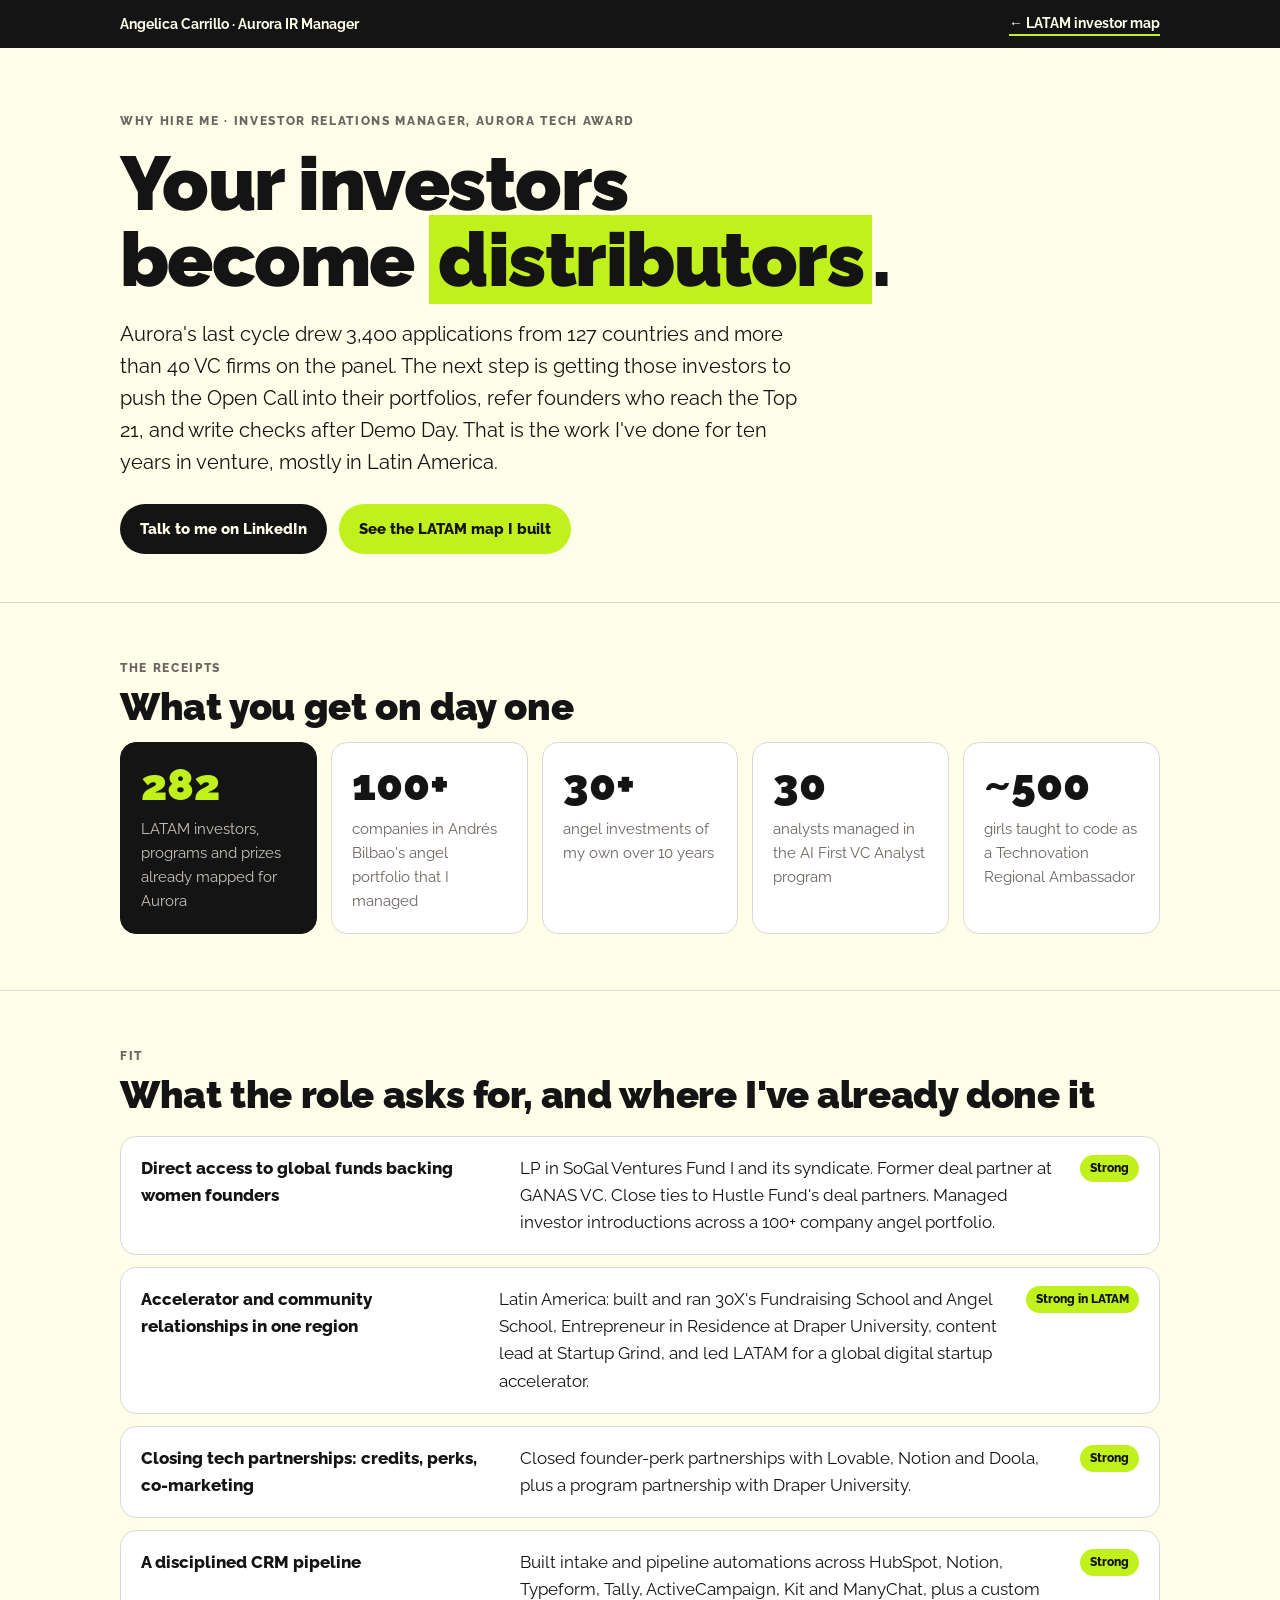
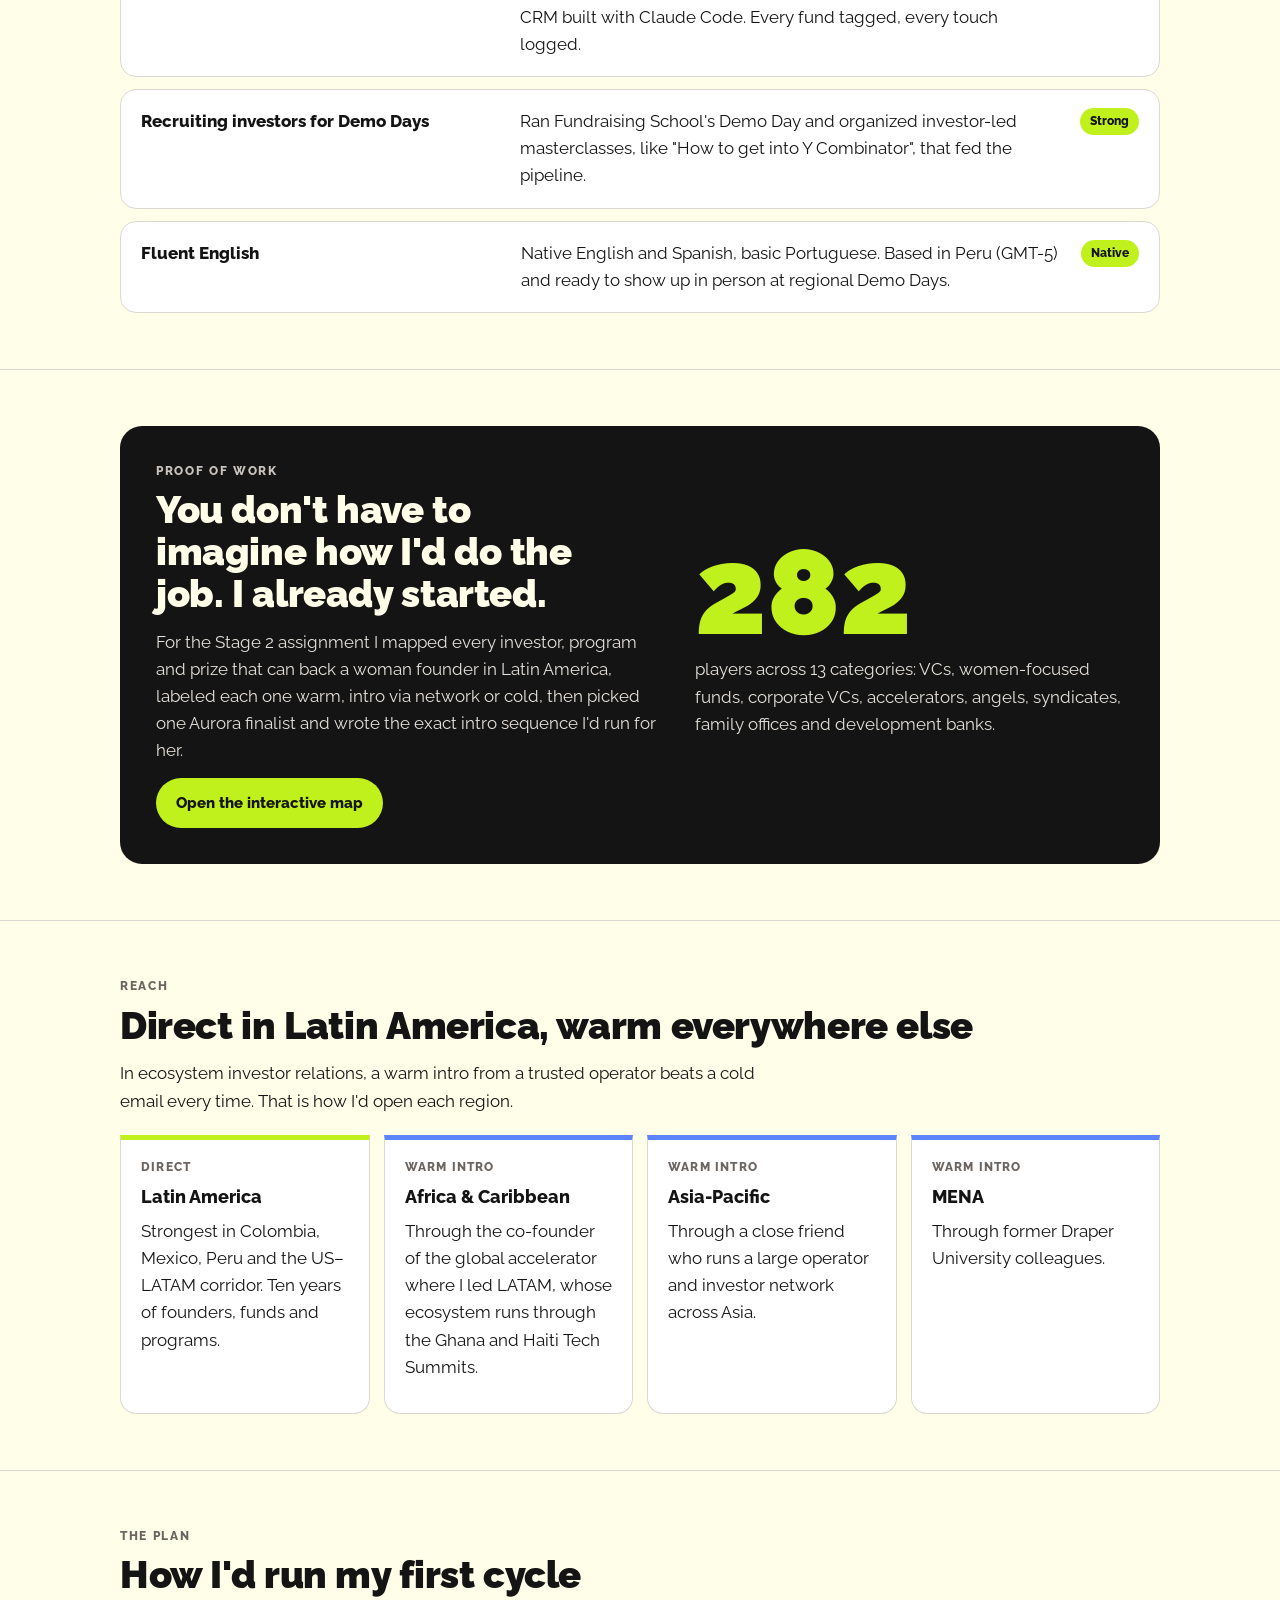
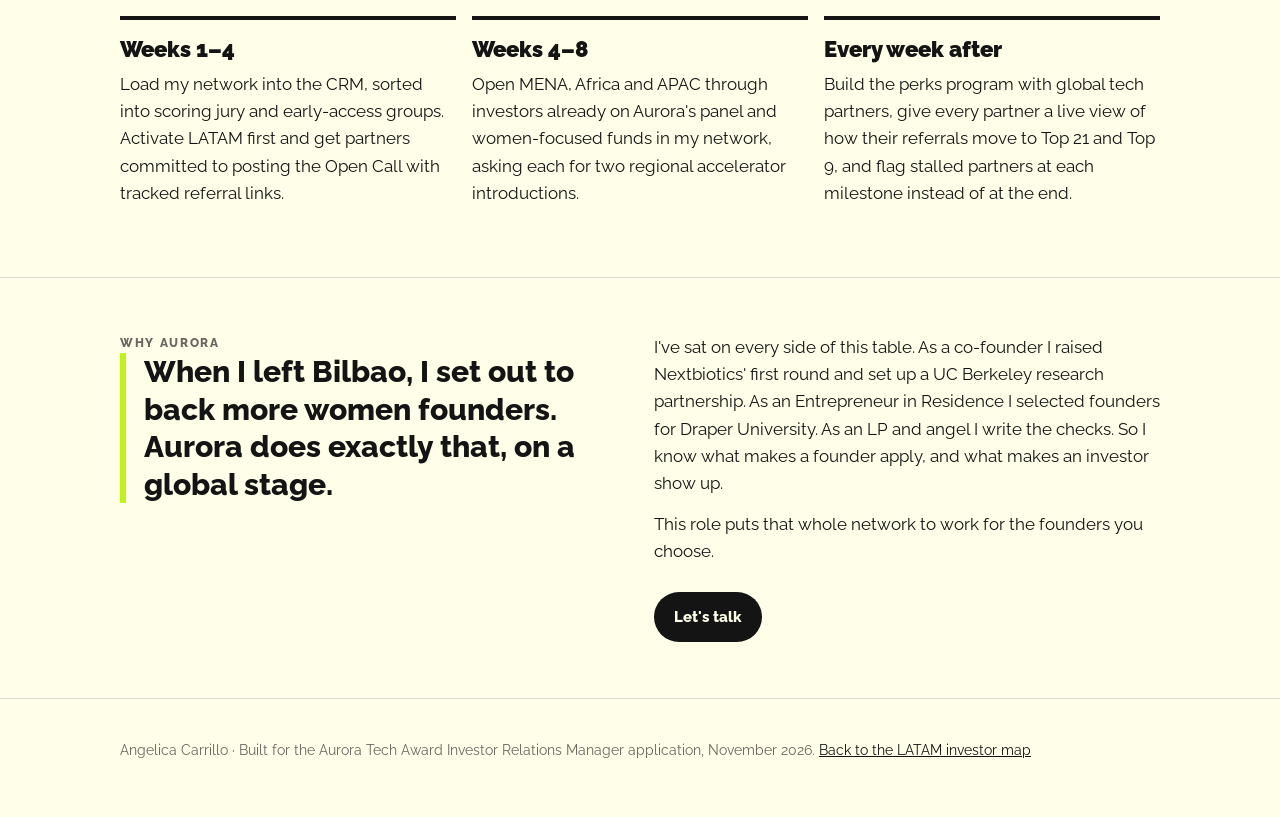
==== why-hire-me/index.html @ 38323420 "Aurora LATAM investor map + Why hire me page Co-Authored-By: Claude Opus 5.5 <noreply@anthropic.com>" ====
<!doctype html>
<html lang="en">
<head>
<meta charset="utf-8">
<meta name="viewport" content="width=device-width,initial-scale=1">
<meta name="robots" content="noindex">
<title>Why Hire Angelica</title>
<meta name="description" content="Why Angelica Carrillo is the Investor Relations Manager Aurora needs for its next cycle.">
<link rel="preconnect" href="https://fonts.googleapis.com">
<link href="https://fonts.googleapis.com/css2?family=Raleway:wght@400;500;600;700;800;900&display=swap" rel="stylesheet">
<style>
:root{
  --ink:#141414; --cream:#fffee9; --paper:#ffffff; --lime:#c1f11d; --blue:#5c84ff; --coral:#ff8e70;
  --muted:#6b6460; --line:#dbd8d3; --soft:#f5f5f0;
  color-scheme:light;
}
*{box-sizing:border-box}
html,body{margin:0}
body{background:var(--cream);color:var(--ink);font-family:"Raleway","Helvetica Neue",Arial,sans-serif;font-size:17px;line-height:1.6}
a{color:var(--ink)}
.wrap{max-width:1080px;margin:0 auto;padding:0 20px}
nav{background:var(--ink);color:var(--cream);font-size:14px;font-weight:700}
nav .wrap{display:flex;justify-content:space-between;align-items:center;gap:12px;padding-top:12px;padding-bottom:12px;flex-wrap:wrap}
nav a{color:var(--cream);text-decoration:none;border-bottom:2px solid var(--lime)}
.eyebrow{font-size:12px;font-weight:800;letter-spacing:.14em;text-transform:uppercase;color:var(--muted)}
h1{font-weight:900;font-size:clamp(38px,7vw,76px);line-height:1;margin:14px 0 20px;letter-spacing:-.02em;text-wrap:balance}
h1 .hl{background:var(--lime);padding:0 .12em}
h2{font-weight:900;font-size:clamp(26px,3.6vw,38px);line-height:1.1;margin:8px 0 14px;letter-spacing:-.01em;text-wrap:balance}
h3{font-size:18px;font-weight:800;margin:0 0 6px}
p{margin:0 0 14px;max-width:66ch}
.hero{padding:64px 0 48px;border-bottom:1px solid var(--line)}
.lede{font-size:20px;max-width:58ch}
.ctas{display:flex;gap:12px;flex-wrap:wrap;margin-top:26px}
.btn{display:inline-block;font-weight:800;font-size:15px;padding:13px 20px;border-radius:999px;background:var(--ink);color:var(--cream);text-decoration:none}
.btn.alt{background:var(--lime);color:var(--ink)}
section{padding:56px 0;border-bottom:1px solid var(--line)}
.stats{display:grid;grid-template-columns:repeat(auto-fit,minmax(180px,1fr));gap:14px;margin-top:8px}
.stat{background:var(--paper);border:1px solid var(--line);border-radius:16px;padding:20px}
.stat b{display:block;font-weight:900;font-size:44px;line-height:1;font-variant-numeric:tabular-nums}
.stat span{display:block;margin-top:10px;font-size:15px;color:var(--muted)}
.stat.ink{background:var(--ink);color:var(--cream);border-color:var(--ink)}
.stat.ink span{color:#c9c3bd}
.stat.ink b{color:var(--lime)}
.fit{display:grid;gap:12px;margin-top:20px}
.row{display:grid;grid-template-columns:minmax(0,1fr) minmax(0,1.5fr) auto;gap:18px;align-items:start;background:var(--paper);border:1px solid var(--line);border-radius:16px;padding:18px 20px}
.row .need{font-weight:800}
.pill{font-size:12px;font-weight:800;padding:4px 10px;border-radius:999px;white-space:nowrap;background:var(--lime)}
.pill.warm{background:#dfe7ff;color:#1d3aa6}
@media (max-width:720px){.row{grid-template-columns:1fr;gap:8px}.row .pill{justify-self:start}}
.regions{display:grid;grid-template-columns:repeat(auto-fit,minmax(220px,1fr));gap:14px;margin-top:20px}
.region{border-top:5px solid var(--ink);background:var(--paper);border-radius:0 0 16px 16px;padding:18px 20px;border-left:1px solid var(--line);border-right:1px solid var(--line);border-bottom:1px solid var(--line)}
.region.direct{border-top-color:var(--lime)}
.region.warm{border-top-color:var(--blue)}
.region small{display:block;font-size:12px;font-weight:800;letter-spacing:.1em;text-transform:uppercase;color:var(--muted);margin-bottom:6px}
.proof{display:grid;grid-template-columns:minmax(0,1.2fr) minmax(0,1fr);gap:24px;align-items:center;background:var(--ink);color:var(--cream);border-radius:22px;padding:36px}
.proof .eyebrow{color:#c9c3bd}
.proof b.big{display:block;font-weight:900;font-size:clamp(64px,10vw,120px);line-height:.9;color:var(--lime)}
@media (max-width:720px){.proof{grid-template-columns:1fr;padding:26px}}
.timeline{display:grid;grid-template-columns:repeat(auto-fit,minmax(240px,1fr));gap:16px;margin-top:20px}
.tl{border-top:4px solid var(--ink);padding-top:12px}
.tl b{display:block;font-weight:900;font-size:22px;margin-bottom:4px}
.why{display:grid;grid-template-columns:minmax(0,1fr) minmax(0,1fr);gap:28px}
@media (max-width:720px){.why{grid-template-columns:1fr}}
.quote{font-weight:800;font-size:clamp(22px,3vw,30px);line-height:1.25;border-left:6px solid var(--lime);padding-left:18px}
footer{padding:40px 0 56px;font-size:14px;color:var(--muted)}
.btn:focus-visible,a:focus-visible{outline:3px solid var(--blue);outline-offset:3px}
</style>
</head>
<body>

<nav><div class="wrap"><span>Angelica Carrillo · Aurora IR Manager</span><a href="../">← LATAM investor map</a></div></nav>

<header class="hero">
 <div class="wrap">
  <div class="eyebrow">Why hire me · Investor Relations Manager, Aurora Tech Award</div>
  <h1>Your investors become <span class="hl">distributors</span>.</h1>
  <p class="lede">Aurora's last cycle drew 3,400 applications from 127 countries and more than 40 VC firms on the panel. The next step is getting those investors to push the Open Call into their portfolios, refer founders who reach the Top 21, and write checks after Demo Day. That is the work I've done for ten years in venture, mostly in Latin America.</p>
  <div class="ctas">
   <a class="btn" href="https://www.linkedin.com/in/iangie" target="_blank" rel="noopener">Talk to me on LinkedIn</a>
   <a class="btn alt" href="../">See the LATAM map I built</a>
  </div>
 </div>
</header>

<section>
 <div class="wrap">
  <div class="eyebrow">The receipts</div>
  <h2>What you get on day one</h2>
  <div class="stats">
   <div class="stat ink"><b>282</b><span>LATAM investors, programs and prizes already mapped for Aurora</span></div>
   <div class="stat"><b>100+</b><span>companies in Andrés Bilbao's angel portfolio that I managed</span></div>
   <div class="stat"><b>30+</b><span>angel investments of my own over 10 years</span></div>
   <div class="stat"><b>30</b><span>analysts managed in the AI First VC Analyst program</span></div>
   <div class="stat"><b>~500</b><span>girls taught to code as a Technovation Regional Ambassador</span></div>
  </div>
 </div>
</section>

<section>
 <div class="wrap">
  <div class="eyebrow">Fit</div>
  <h2>What the role asks for, and where I've already done it</h2>
  <div class="fit">
   <div class="row"><div class="need">Direct access to global funds backing women founders</div><div>LP in SoGal Ventures Fund I and its syndicate. Former deal partner at GANAS VC. Close ties to Hustle Fund's deal partners. Managed investor introductions across a 100+ company angel portfolio.</div><span class="pill">Strong</span></div>
   <div class="row"><div class="need">Accelerator and community relationships in one region</div><div>Latin America: built and ran 30X's Fundraising School and Angel School, Entrepreneur in Residence at Draper University, content lead at Startup Grind, and led LATAM for a global digital startup accelerator.</div><span class="pill">Strong in LATAM</span></div>
   <div class="row"><div class="need">Closing tech partnerships: credits, perks, co-marketing</div><div>Closed founder-perk partnerships with Lovable, Notion and Doola, plus a program partnership with Draper University.</div><span class="pill">Strong</span></div>
   <div class="row"><div class="need">A disciplined CRM pipeline</div><div>Built intake and pipeline automations across HubSpot, Notion, Typeform, Tally, ActiveCampaign, Kit and ManyChat, plus a custom CRM built with Claude Code. Every fund tagged, every touch logged.</div><span class="pill">Strong</span></div>
   <div class="row"><div class="need">Recruiting investors for Demo Days</div><div>Ran Fundraising School's Demo Day and organized investor-led masterclasses, like "How to get into Y Combinator", that fed the pipeline.</div><span class="pill">Strong</span></div>
   <div class="row"><div class="need">Fluent English</div><div>Native English and Spanish, basic Portuguese. Based in Peru (GMT-5) and ready to show up in person at regional Demo Days.</div><span class="pill">Native</span></div>
  </div>
 </div>
</section>

<section>
 <div class="wrap">
  <div class="proof">
   <div>
    <div class="eyebrow">Proof of work</div>
    <h2 style="color:var(--cream)">You don't have to imagine how I'd do the job. I already started.</h2>
    <p style="color:#e6e1db">For the Stage 2 assignment I mapped every investor, program and prize that can back a woman founder in Latin America, labeled each one warm, intro via network or cold, then picked one Aurora finalist and wrote the exact intro sequence I'd run for her.</p>
    <a class="btn alt" href="../">Open the interactive map</a>
   </div>
   <div><b class="big">282</b><p style="color:#e6e1db;margin-top:10px">players across 13 categories: VCs, women-focused funds, corporate VCs, accelerators, angels, syndicates, family offices and development banks.</p></div>
  </div>
 </div>
</section>

<section>
 <div class="wrap">
  <div class="eyebrow">Reach</div>
  <h2>Direct in Latin America, warm everywhere else</h2>
  <p>In ecosystem investor relations, a warm intro from a trusted operator beats a cold email every time. That is how I'd open each region.</p>
  <div class="regions">
   <div class="region direct"><small>Direct</small><h3>Latin America</h3><p>Strongest in Colombia, Mexico, Peru and the US–LATAM corridor. Ten years of founders, funds and programs.</p></div>
   <div class="region warm"><small>Warm intro</small><h3>Africa &amp; Caribbean</h3><p>Through the co-founder of the global accelerator where I led LATAM, whose ecosystem runs through the Ghana and Haiti Tech Summits.</p></div>
   <div class="region warm"><small>Warm intro</small><h3>Asia-Pacific</h3><p>Through a close friend who runs a large operator and investor network across Asia.</p></div>
   <div class="region warm"><small>Warm intro</small><h3>MENA</h3><p>Through former Draper University colleagues.</p></div>
  </div>
 </div>
</section>

<section>
 <div class="wrap">
  <div class="eyebrow">The plan</div>
  <h2>How I'd run my first cycle</h2>
  <div class="timeline">
   <div class="tl"><b>Weeks 1–4</b><p>Load my network into the CRM, sorted into scoring jury and early-access groups. Activate LATAM first and get partners committed to posting the Open Call with tracked referral links.</p></div>
   <div class="tl"><b>Weeks 4–8</b><p>Open MENA, Africa and APAC through investors already on Aurora's panel and women-focused funds in my network, asking each for two regional accelerator introductions.</p></div>
   <div class="tl"><b>Every week after</b><p>Build the perks program with global tech partners, give every partner a live view of how their referrals move to Top 21 and Top 9, and flag stalled partners at each milestone instead of at the end.</p></div>
  </div>
 </div>
</section>

<section>
 <div class="wrap why">
  <div>
   <div class="eyebrow">Why Aurora</div>
   <p class="quote">When I left Bilbao, I set out to back more women founders. Aurora does exactly that, on a global stage.</p>
  </div>
  <div>
   <p>I've sat on every side of this table. As a co-founder I raised Nextbiotics' first round and set up a UC Berkeley research partnership. As an Entrepreneur in Residence I selected founders for Draper University. As an LP and angel I write the checks. So I know what makes a founder apply, and what makes an investor show up.</p>
   <p>This role puts that whole network to work for the founders you choose.</p>
   <div class="ctas"><a class="btn" href="https://www.linkedin.com/in/iangie" target="_blank" rel="noopener">Let's talk</a></div>
  </div>
 </div>
</section>

<footer>
 <div class="wrap">Angelica Carrillo · Built for the Aurora Tech Award Investor Relations Manager application, November 2026. <a href="../">Back to the LATAM investor map</a></div>
</footer>

</body>
</html>
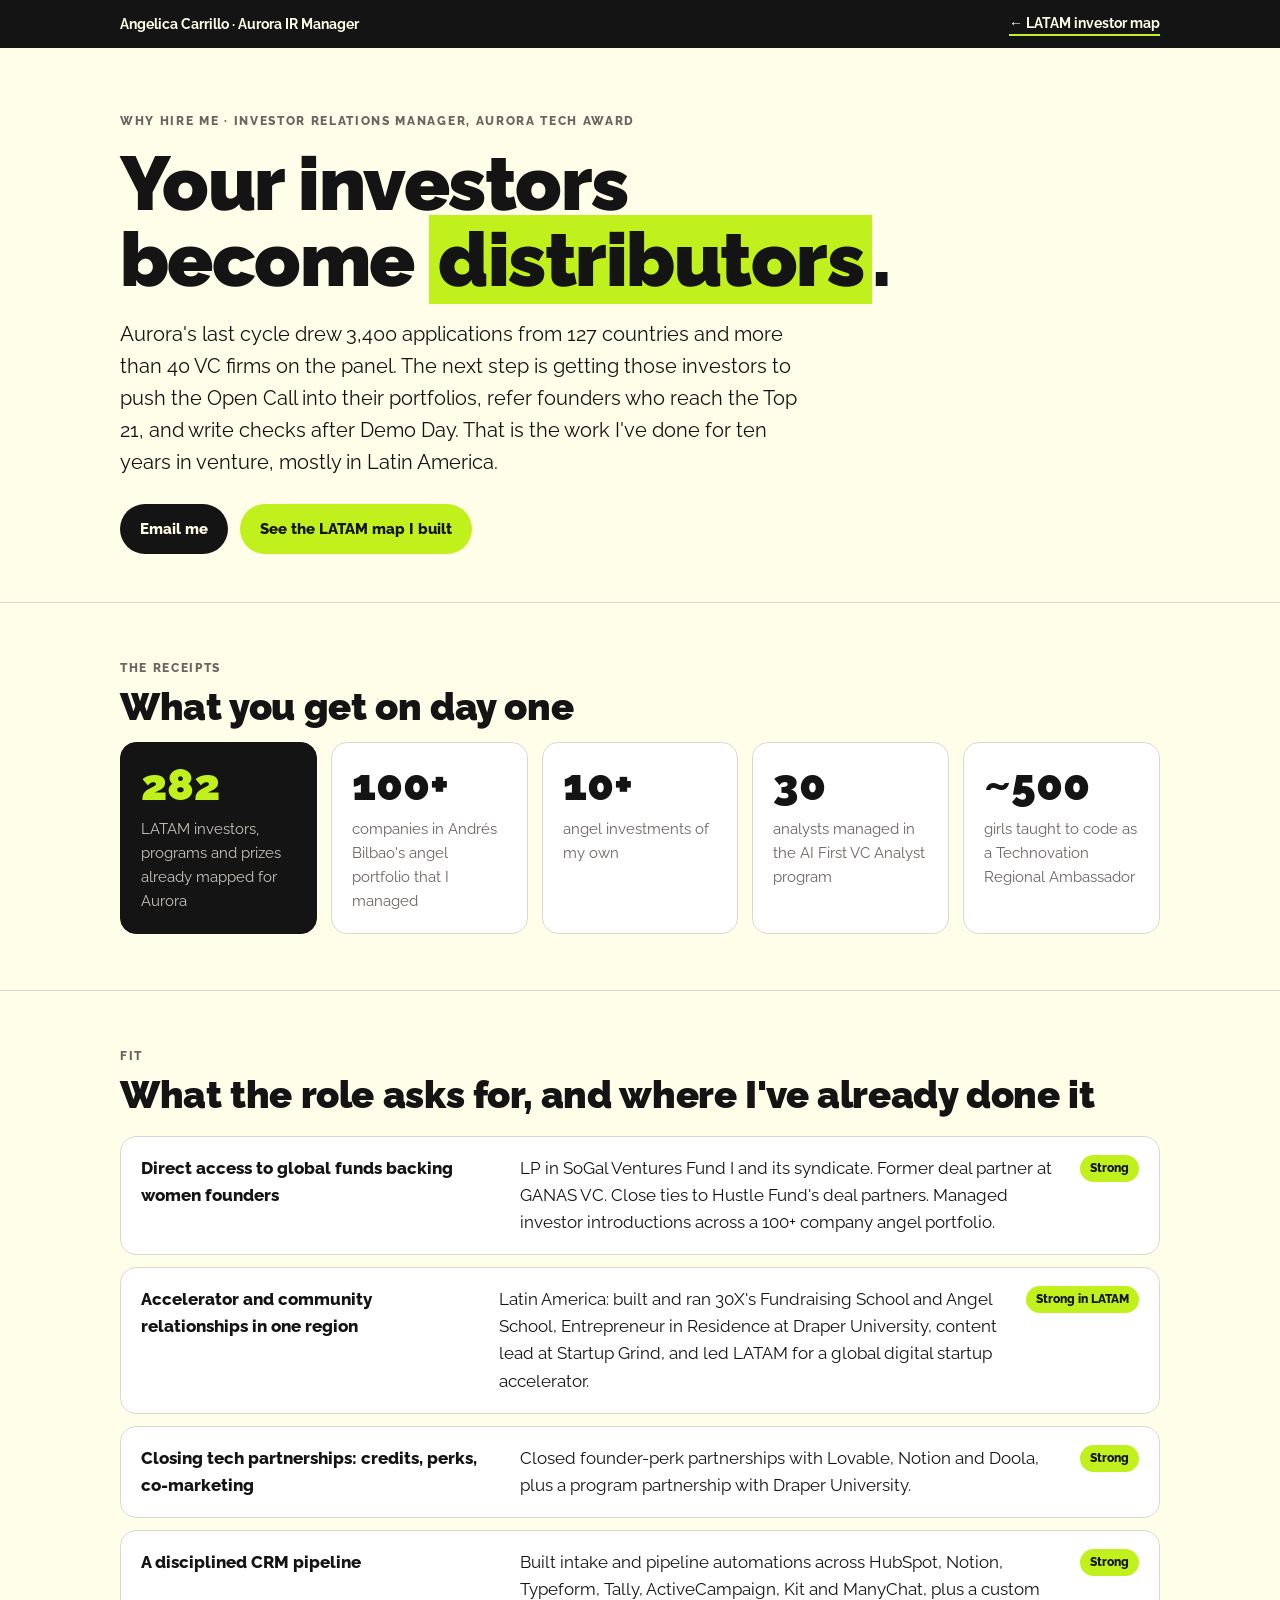
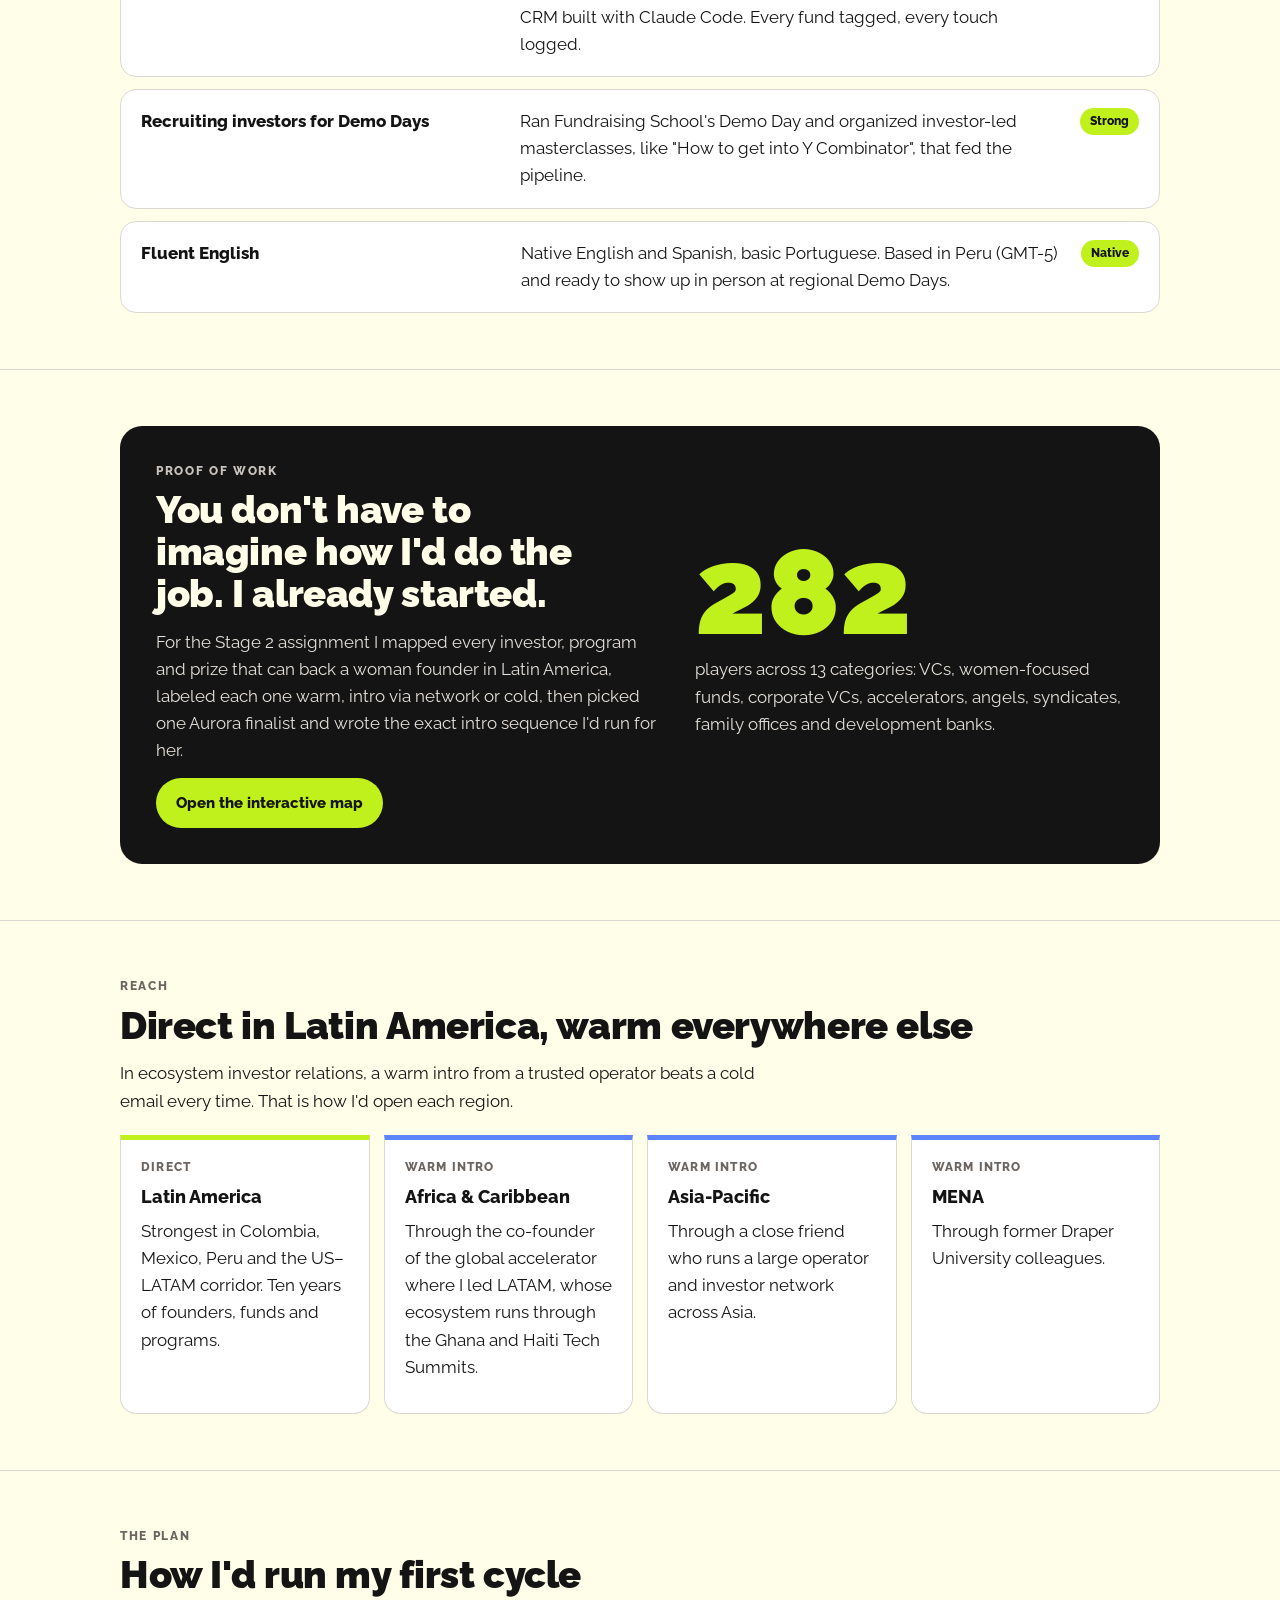
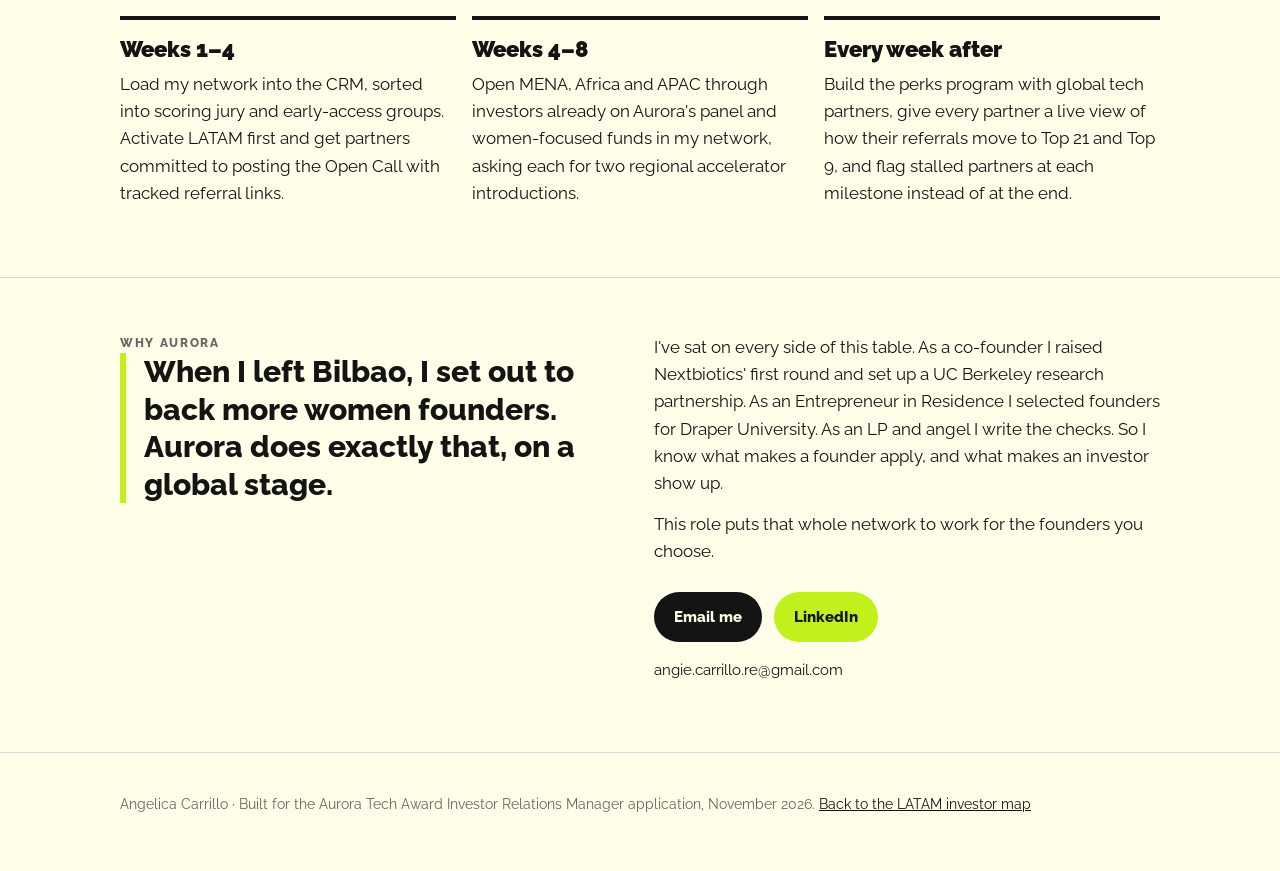
==== commit 3d196075: "Use 10+ angel investments; add email contact Co-Authored-By: Claude Opus 5.5 <noreply@anthropic.com>" ====
--- a/why-hire-me/index.html
+++ b/why-hire-me/index.html
@@ -76,7 +76,7 @@
   <h1>Your investors become <span class="hl">distributors</span>.</h1>
   <p class="lede">Aurora's last cycle drew 3,400 applications from 127 countries and more than 40 VC firms on the panel. The next step is getting those investors to push the Open Call into their portfolios, refer founders who reach the Top 21, and write checks after Demo Day. That is the work I've done for ten years in venture, mostly in Latin America.</p>
   <div class="ctas">
-   <a class="btn" href="https://www.linkedin.com/in/iangie" target="_blank" rel="noopener">Talk to me on LinkedIn</a>
+   <a class="btn" href="mailto:angie.carrillo.re@gmail.com">Email me</a>
    <a class="btn alt" href="../">See the LATAM map I built</a>
   </div>
  </div>
@@ -89,7 +89,7 @@
   <div class="stats">
    <div class="stat ink"><b>282</b><span>LATAM investors, programs and prizes already mapped for Aurora</span></div>
    <div class="stat"><b>100+</b><span>companies in Andrés Bilbao's angel portfolio that I managed</span></div>
-   <div class="stat"><b>30+</b><span>angel investments of my own over 10 years</span></div>
+   <div class="stat"><b>10+</b><span>angel investments of my own</span></div>
    <div class="stat"><b>30</b><span>analysts managed in the AI First VC Analyst program</span></div>
    <div class="stat"><b>~500</b><span>girls taught to code as a Technovation Regional Ambassador</span></div>
   </div>
@@ -160,7 +160,8 @@
   <div>
    <p>I've sat on every side of this table. As a co-founder I raised Nextbiotics' first round and set up a UC Berkeley research partnership. As an Entrepreneur in Residence I selected founders for Draper University. As an LP and angel I write the checks. So I know what makes a founder apply, and what makes an investor show up.</p>
    <p>This role puts that whole network to work for the founders you choose.</p>
-   <div class="ctas"><a class="btn" href="https://www.linkedin.com/in/iangie" target="_blank" rel="noopener">Let's talk</a></div>
+   <div class="ctas"><a class="btn" href="mailto:angie.carrillo.re@gmail.com">Email me</a><a class="btn alt" href="https://www.linkedin.com/in/iangie" target="_blank" rel="noopener">LinkedIn</a></div>
+   <p style="margin-top:16px;font-size:15px">angie.carrillo.re@gmail.com</p>
   </div>
  </div>
 </section>
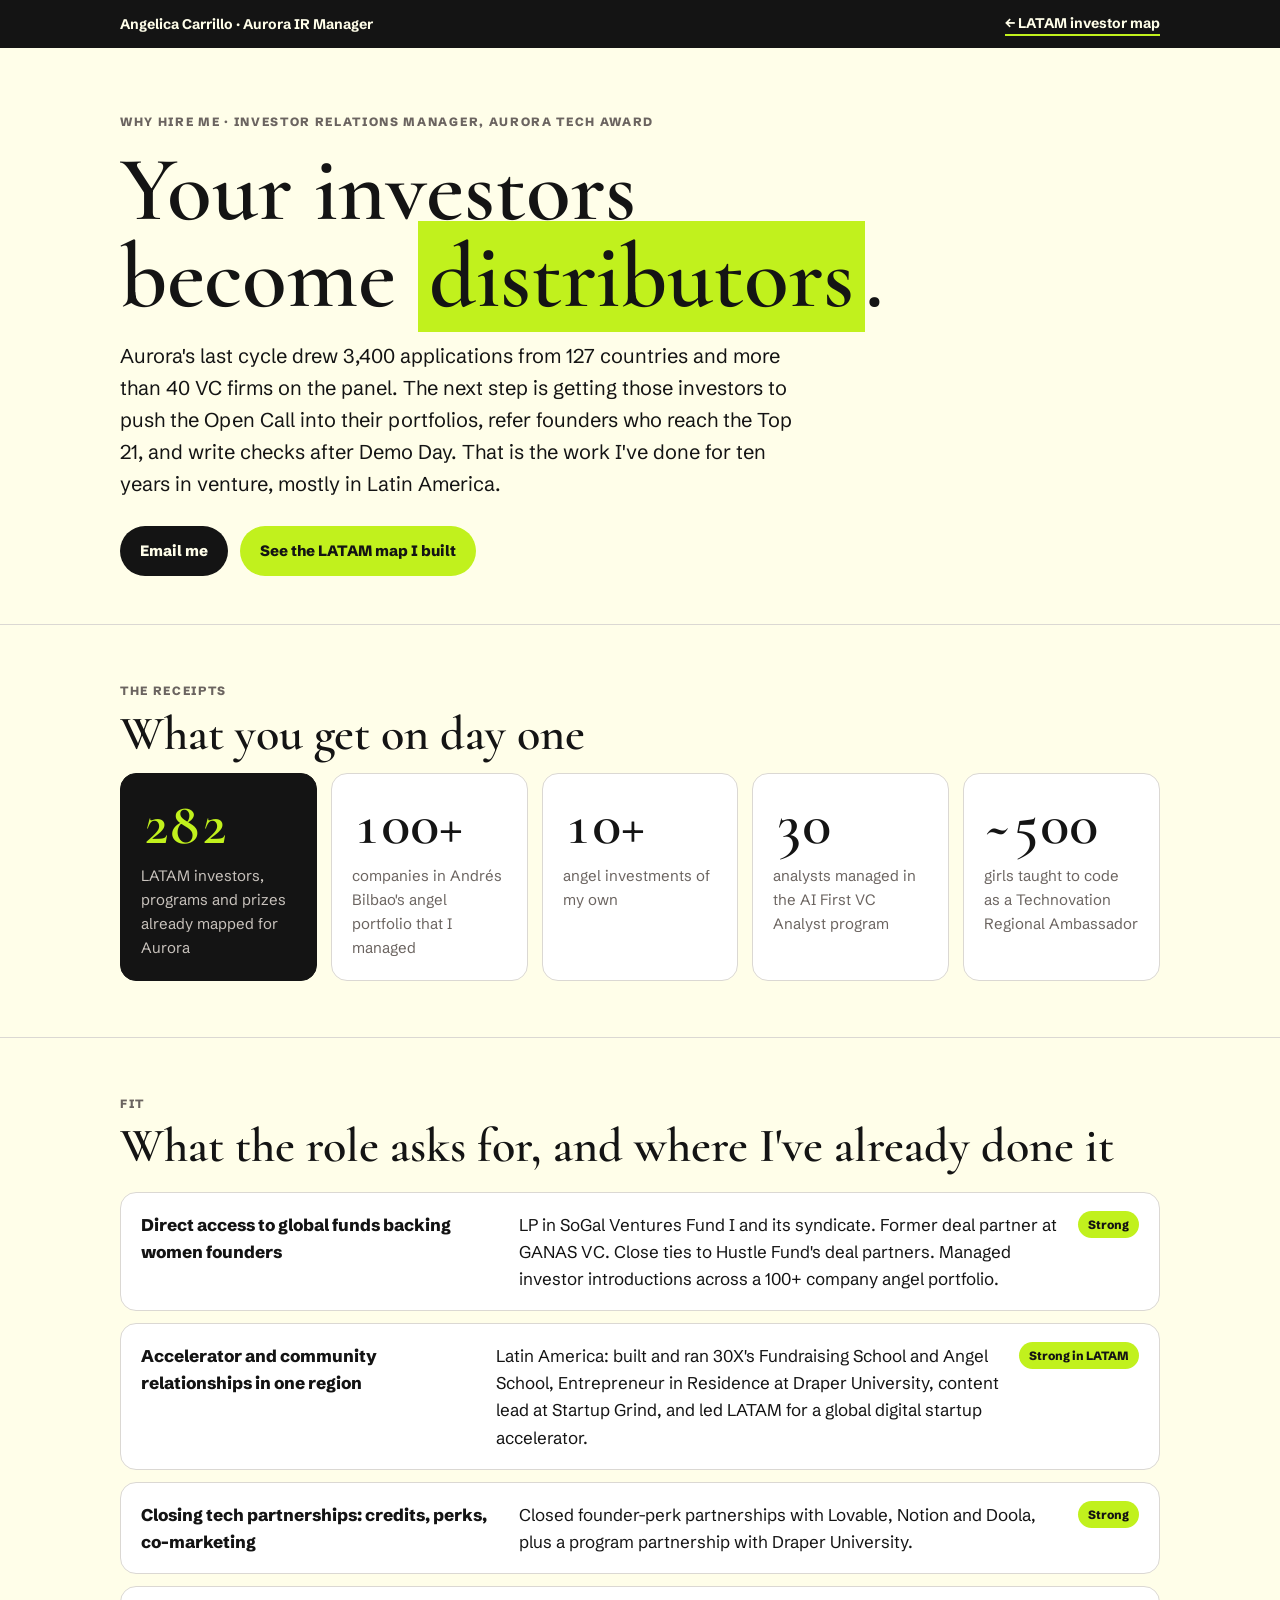
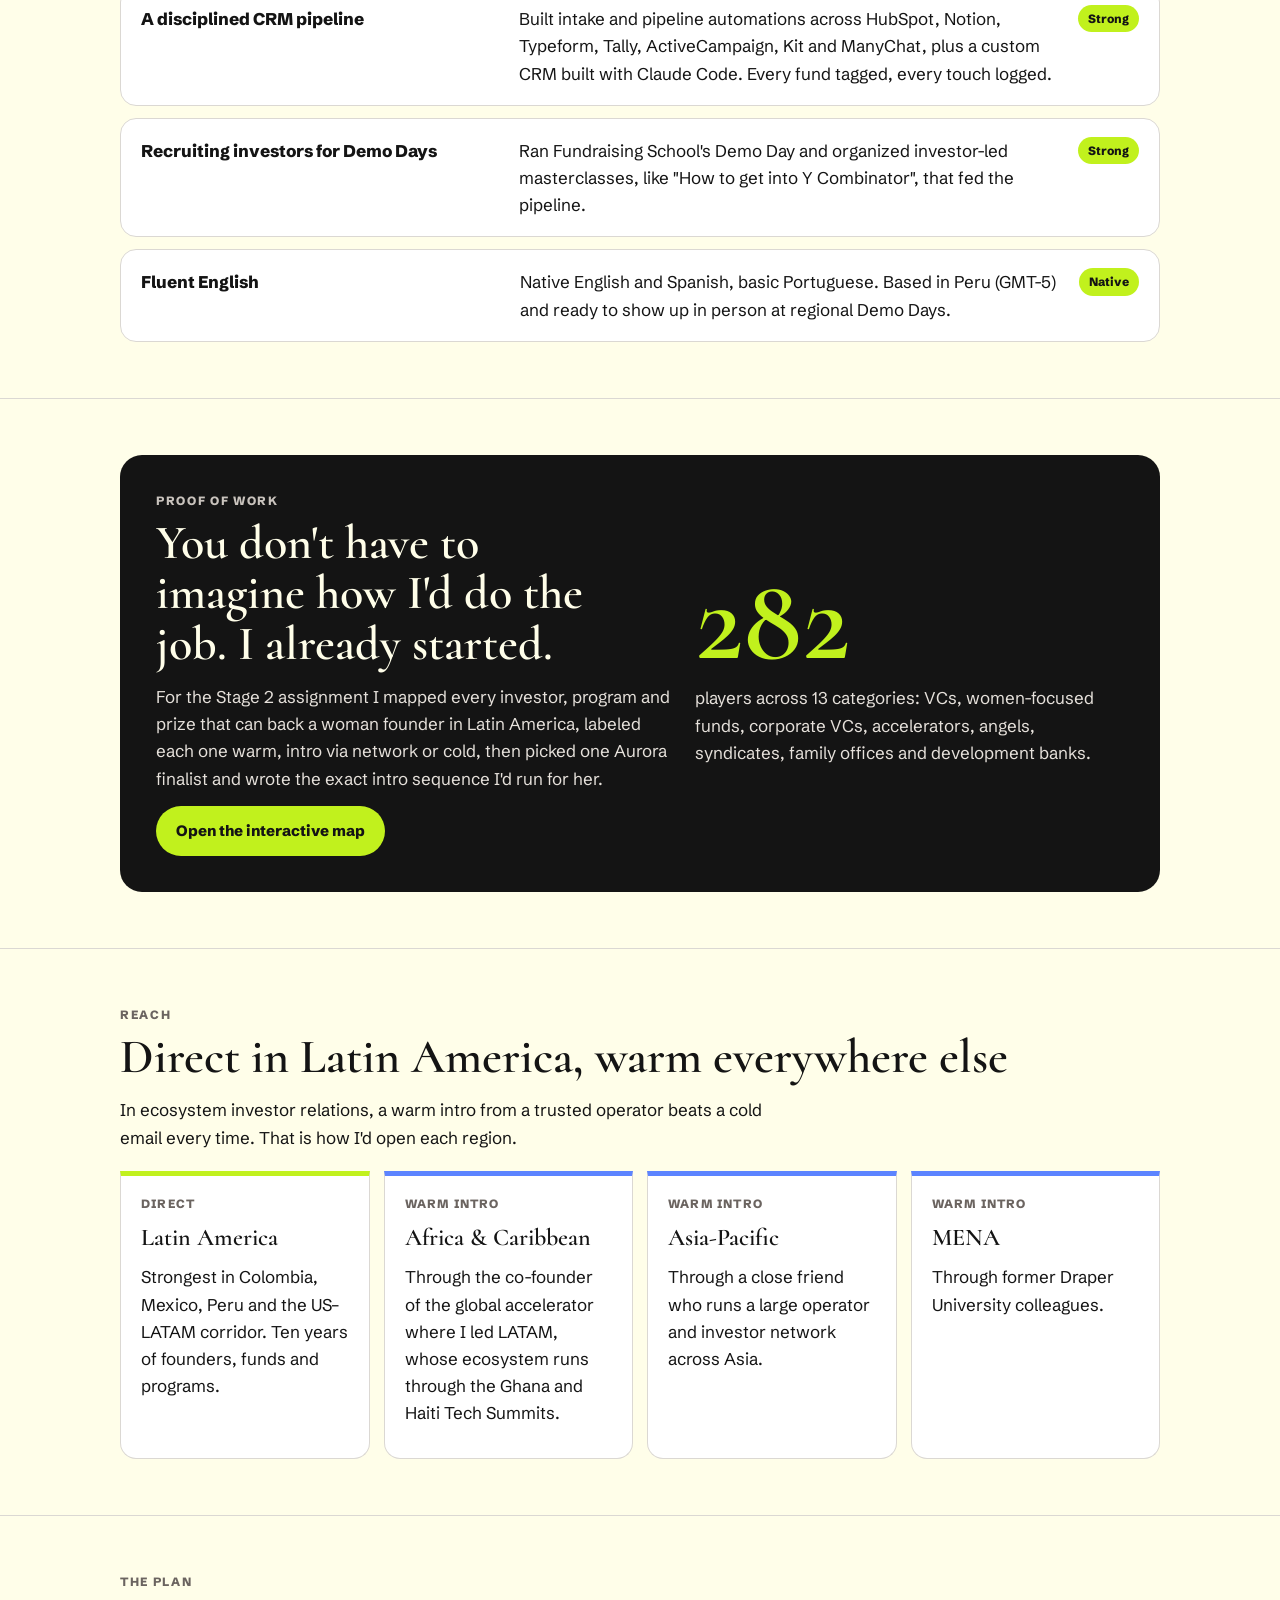
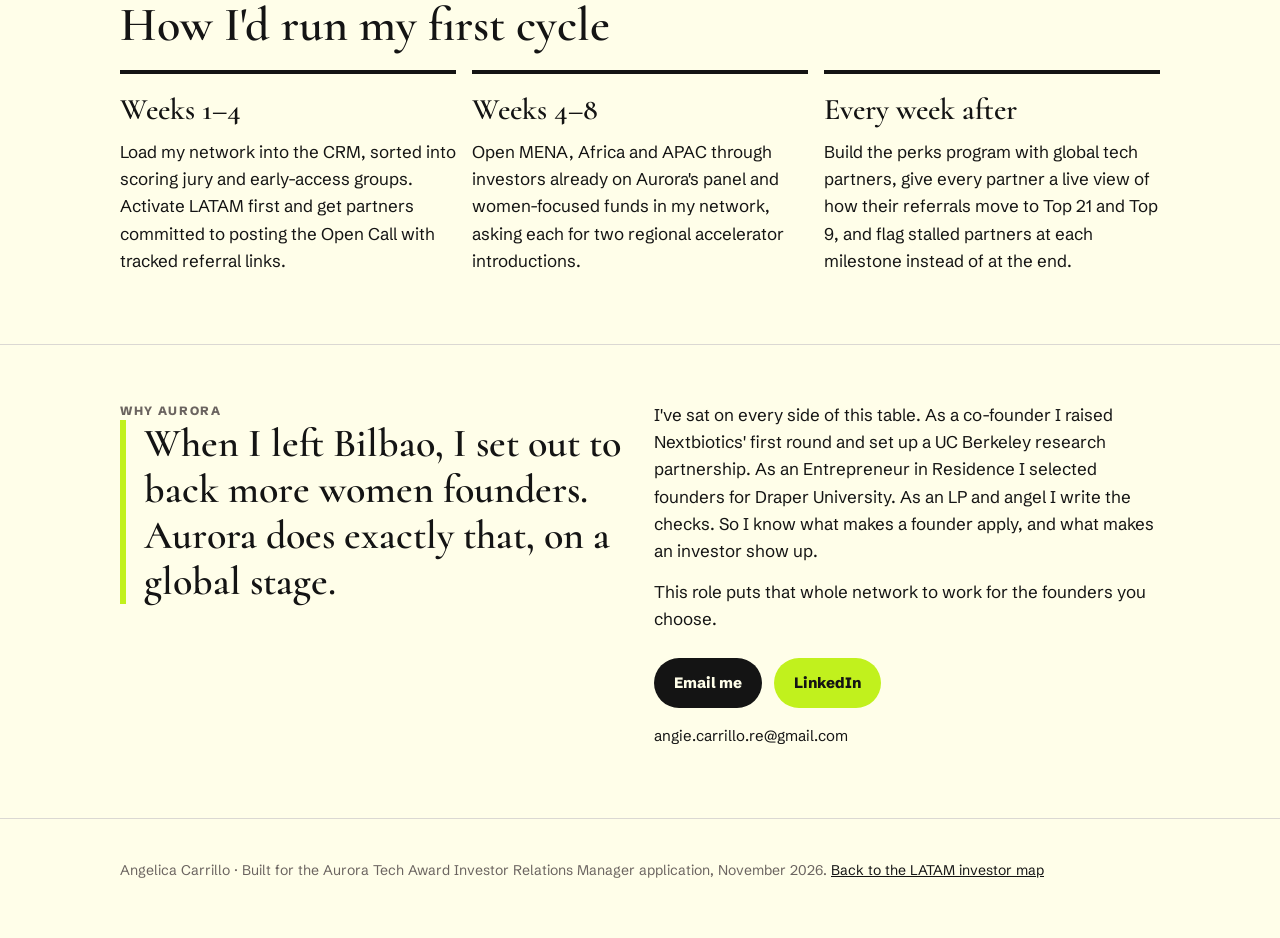
==== commit 12f546d0: "Match Aurora typography: Cormorant headings, Schibsted Grotesk body Co-Authored-By: Claude Opus 5.5 " ====
--- a/why-hire-me/index.html
+++ b/why-hire-me/index.html
@@ -7,26 +7,27 @@
 <title>Why Hire Angelica</title>
 <meta name="description" content="Why Angelica Carrillo is the Investor Relations Manager Aurora needs for its next cycle.">
 <link rel="preconnect" href="https://fonts.googleapis.com">
-<link href="https://fonts.googleapis.com/css2?family=Raleway:wght@400;500;600;700;800;900&display=swap" rel="stylesheet">
+<link href="https://fonts.googleapis.com/css2?family=Cormorant:wght@500;600;700&family=Schibsted+Grotesk:wght@400;500;600;700;800&display=swap" rel="stylesheet">
 <style>
 :root{
   --ink:#141414; --cream:#fffee9; --paper:#ffffff; --lime:#c1f11d; --blue:#5c84ff; --coral:#ff8e70;
   --muted:#6b6460; --line:#dbd8d3; --soft:#f5f5f0;
+  --display:"Cormorant","ZT Brososkon 90s","Times New Roman",serif; --body:"Schibsted Grotesk","Stratos","Helvetica Neue",Arial,sans-serif;
   color-scheme:light;
 }
 *{box-sizing:border-box}
 html,body{margin:0}
-body{background:var(--cream);color:var(--ink);font-family:"Raleway","Helvetica Neue",Arial,sans-serif;font-size:17px;line-height:1.6}
+body{background:var(--cream);color:var(--ink);font-family:var(--body);font-size:17px;line-height:1.6}
 a{color:var(--ink)}
 .wrap{max-width:1080px;margin:0 auto;padding:0 20px}
 nav{background:var(--ink);color:var(--cream);font-size:14px;font-weight:700}
 nav .wrap{display:flex;justify-content:space-between;align-items:center;gap:12px;padding-top:12px;padding-bottom:12px;flex-wrap:wrap}
 nav a{color:var(--cream);text-decoration:none;border-bottom:2px solid var(--lime)}
 .eyebrow{font-size:12px;font-weight:800;letter-spacing:.14em;text-transform:uppercase;color:var(--muted)}
-h1{font-weight:900;font-size:clamp(38px,7vw,76px);line-height:1;margin:14px 0 20px;letter-spacing:-.02em;text-wrap:balance}
+h1{font-family:var(--display);font-weight:600;font-size:clamp(46px,8vw,92px);line-height:.95;margin:14px 0 20px;text-wrap:balance}
 h1 .hl{background:var(--lime);padding:0 .12em}
-h2{font-weight:900;font-size:clamp(26px,3.6vw,38px);line-height:1.1;margin:8px 0 14px;letter-spacing:-.01em;text-wrap:balance}
-h3{font-size:18px;font-weight:800;margin:0 0 6px}
+h2{font-family:var(--display);font-weight:600;font-size:clamp(32px,4.4vw,48px);line-height:1.05;margin:8px 0 14px;text-wrap:balance}
+h3{font-family:var(--display);font-size:24px;font-weight:600;margin:0 0 6px}
 p{margin:0 0 14px;max-width:66ch}
 .hero{padding:64px 0 48px;border-bottom:1px solid var(--line)}
 .lede{font-size:20px;max-width:58ch}
@@ -36,7 +37,7 @@
 section{padding:56px 0;border-bottom:1px solid var(--line)}
 .stats{display:grid;grid-template-columns:repeat(auto-fit,minmax(180px,1fr));gap:14px;margin-top:8px}
 .stat{background:var(--paper);border:1px solid var(--line);border-radius:16px;padding:20px}
-.stat b{display:block;font-weight:900;font-size:44px;line-height:1;font-variant-numeric:tabular-nums}
+.stat b{display:block;font-family:var(--display);font-weight:600;font-size:60px;line-height:1;font-variant-numeric:tabular-nums}
 .stat span{display:block;margin-top:10px;font-size:15px;color:var(--muted)}
 .stat.ink{background:var(--ink);color:var(--cream);border-color:var(--ink)}
 .stat.ink span{color:#c9c3bd}
@@ -54,14 +55,14 @@
 .region small{display:block;font-size:12px;font-weight:800;letter-spacing:.1em;text-transform:uppercase;color:var(--muted);margin-bottom:6px}
 .proof{display:grid;grid-template-columns:minmax(0,1.2fr) minmax(0,1fr);gap:24px;align-items:center;background:var(--ink);color:var(--cream);border-radius:22px;padding:36px}
 .proof .eyebrow{color:#c9c3bd}
-.proof b.big{display:block;font-weight:900;font-size:clamp(64px,10vw,120px);line-height:.9;color:var(--lime)}
+.proof b.big{display:block;font-family:var(--display);font-weight:600;font-size:clamp(64px,10vw,120px);line-height:.9;color:var(--lime)}
 @media (max-width:720px){.proof{grid-template-columns:1fr;padding:26px}}
 .timeline{display:grid;grid-template-columns:repeat(auto-fit,minmax(240px,1fr));gap:16px;margin-top:20px}
 .tl{border-top:4px solid var(--ink);padding-top:12px}
-.tl b{display:block;font-weight:900;font-size:22px;margin-bottom:4px}
+.tl b{display:block;font-family:var(--display);font-weight:600;font-size:30px;margin-bottom:4px}
 .why{display:grid;grid-template-columns:minmax(0,1fr) minmax(0,1fr);gap:28px}
 @media (max-width:720px){.why{grid-template-columns:1fr}}
-.quote{font-weight:800;font-size:clamp(22px,3vw,30px);line-height:1.25;border-left:6px solid var(--lime);padding-left:18px}
+.quote{font-family:var(--display);font-weight:600;font-size:clamp(28px,3.8vw,40px);line-height:1.15;border-left:6px solid var(--lime);padding-left:18px}
 footer{padding:40px 0 56px;font-size:14px;color:var(--muted)}
 .btn:focus-visible,a:focus-visible{outline:3px solid var(--blue);outline-offset:3px}
 </style>
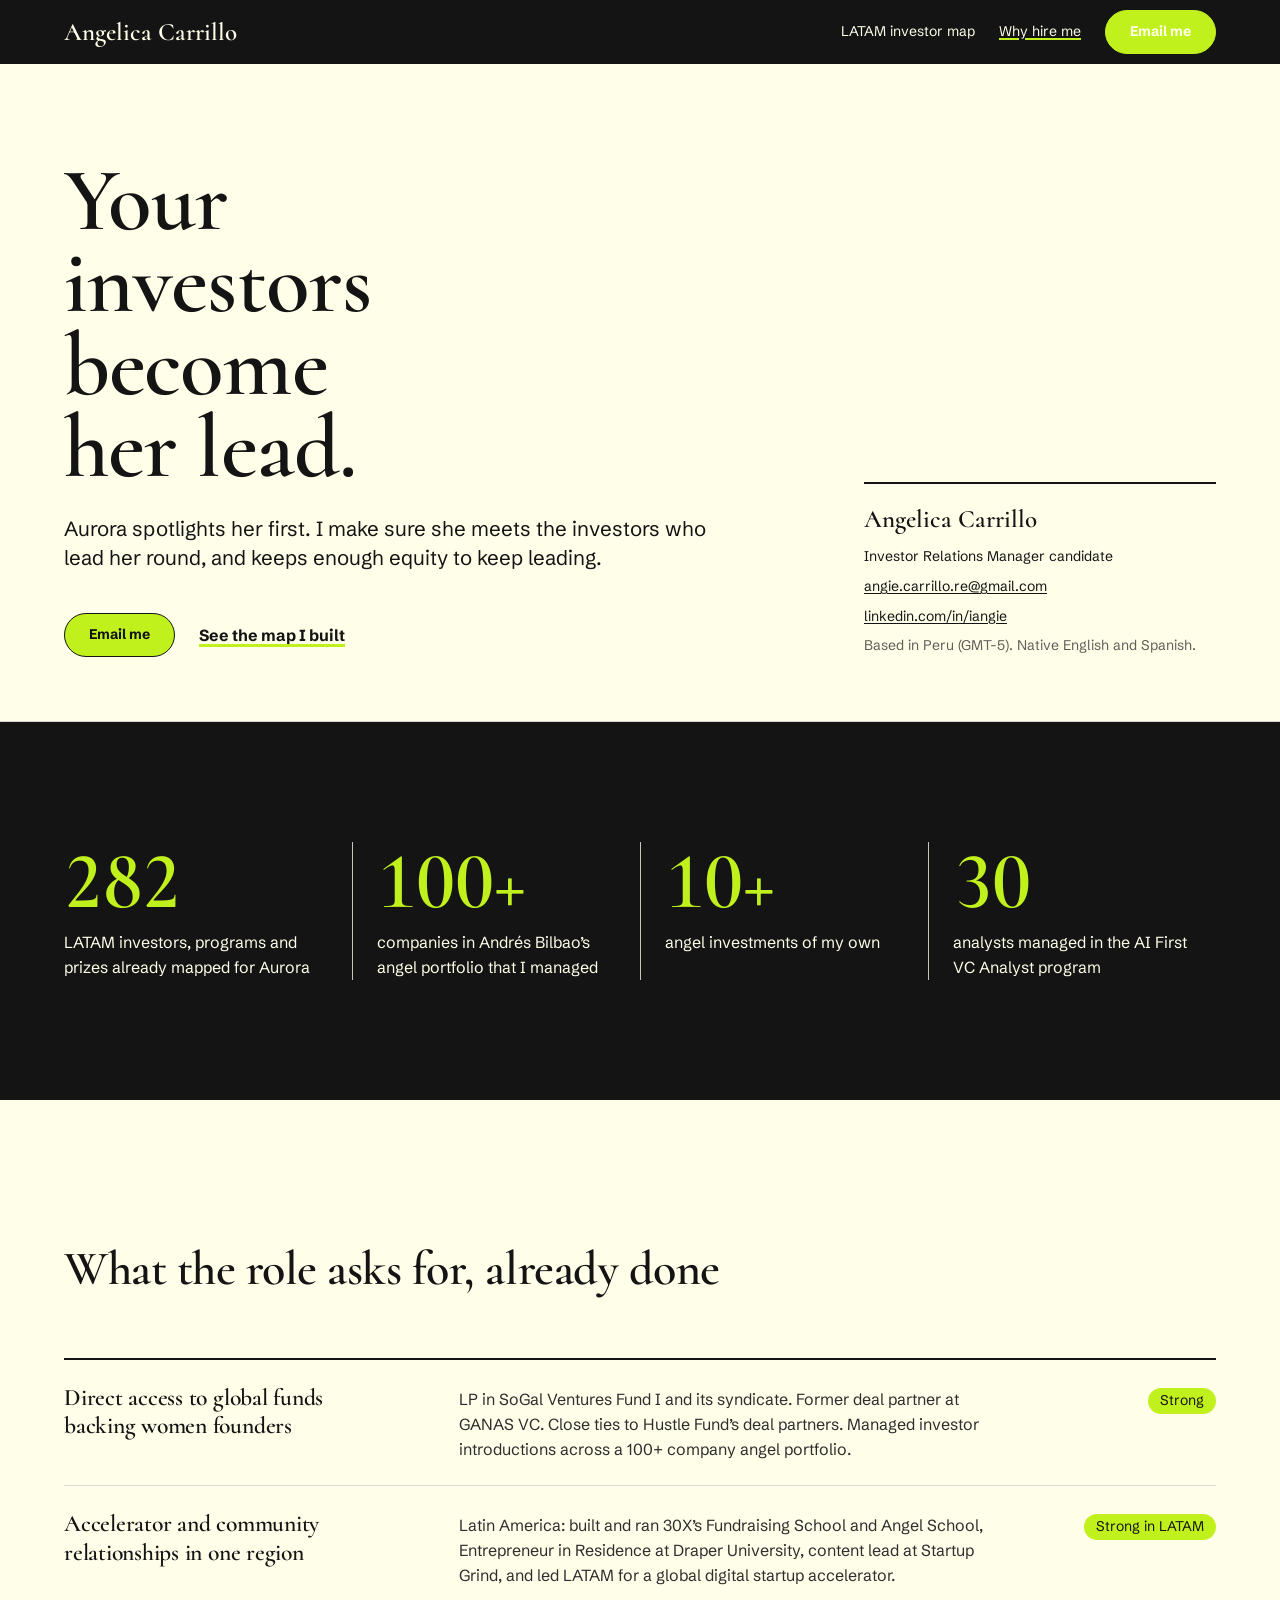
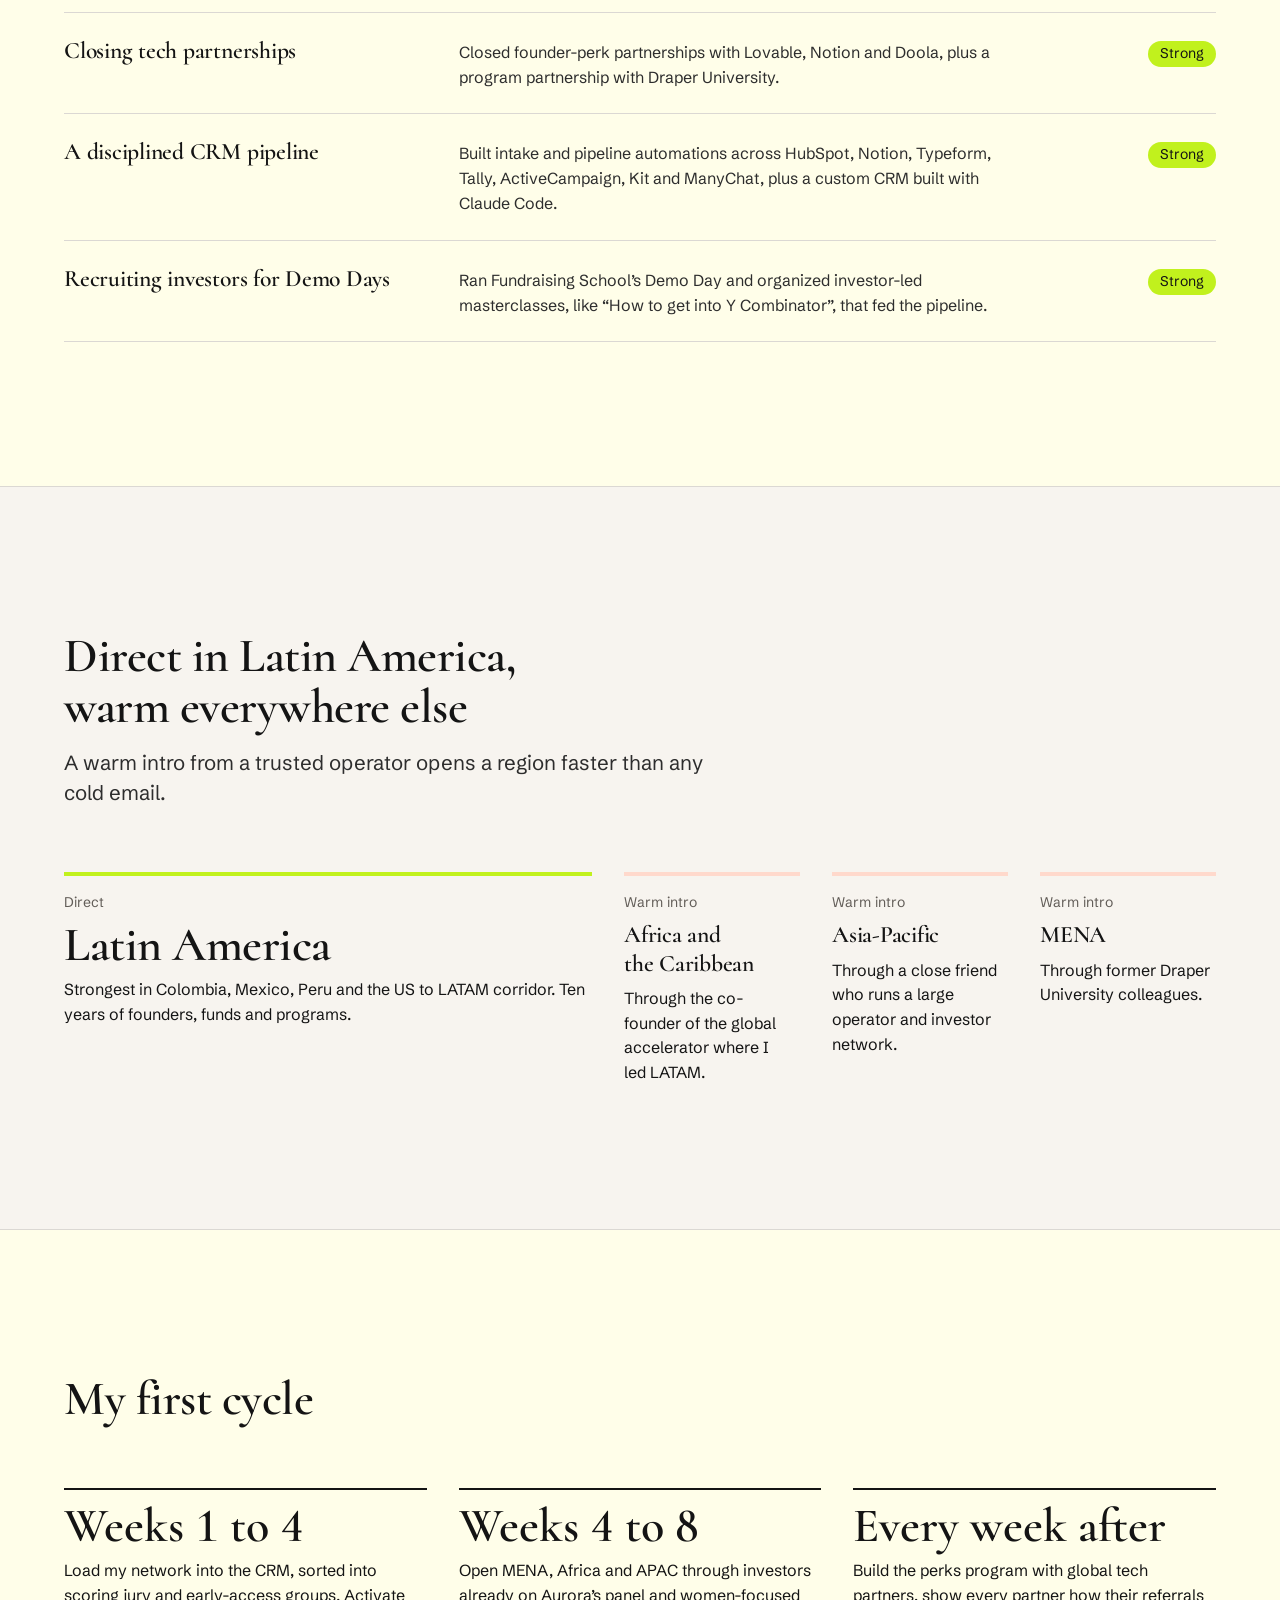
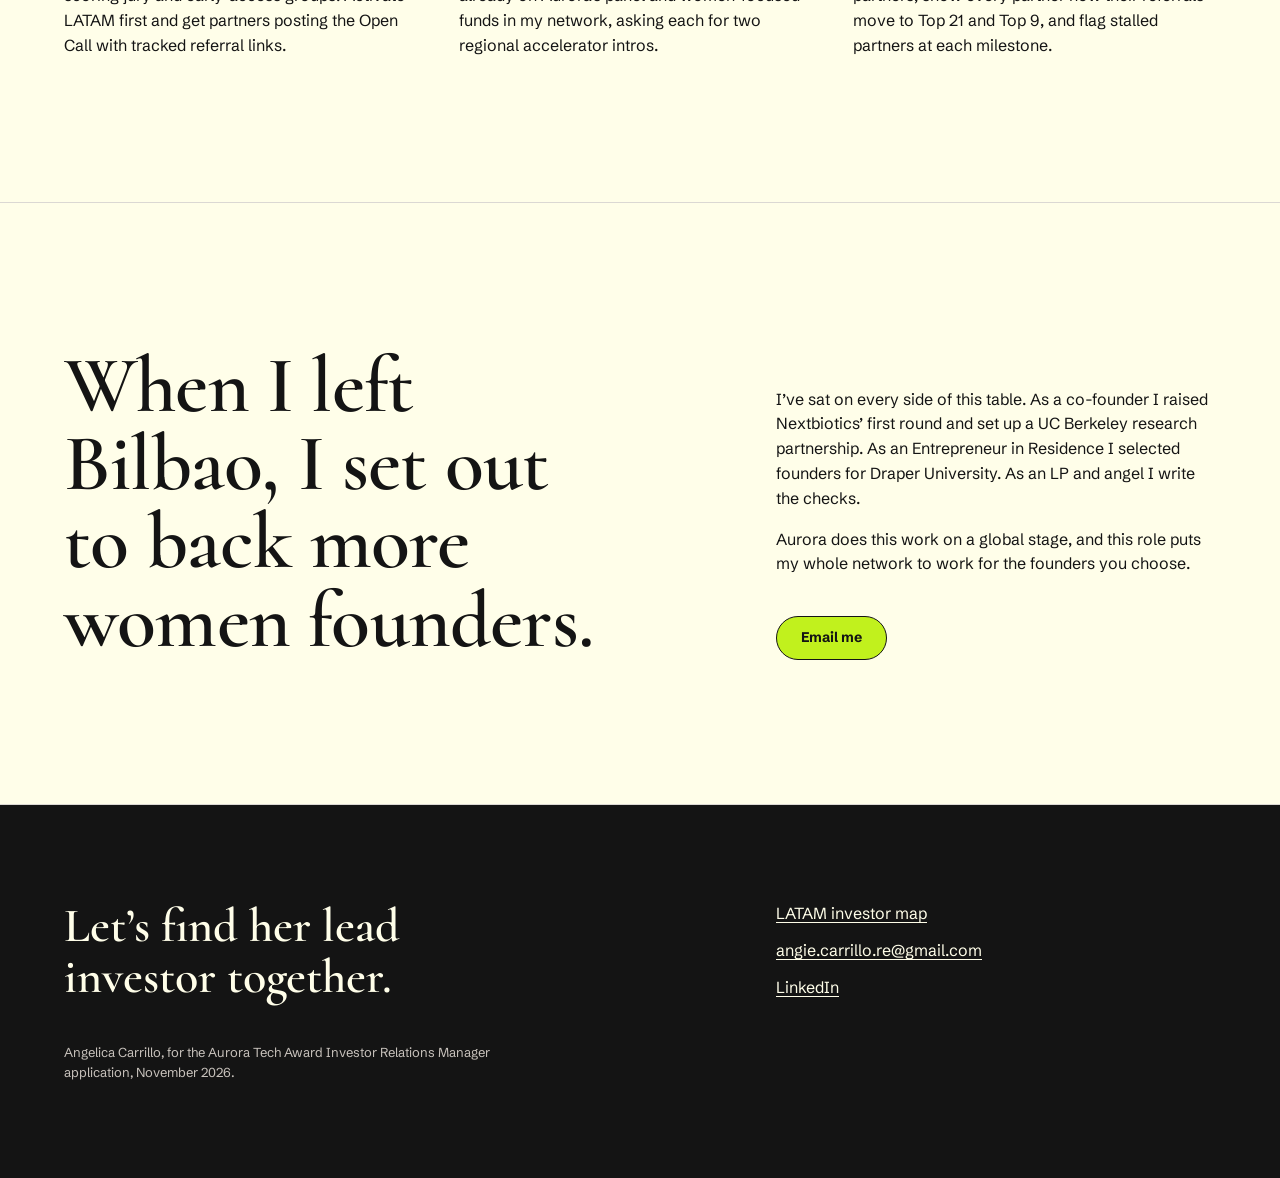
==== commit e8cc78ec: "Redesign with Hallmark: map first, new thesis, relationship filters Co-Authored-By: Claude Opus 5.5 " ====
--- a/why-hire-me/index.html
+++ b/why-hire-me/index.html
@@ -7,168 +7,115 @@
 <title>Why Hire Angelica</title>
 <meta name="description" content="Why Angelica Carrillo is the Investor Relations Manager Aurora needs for its next cycle.">
 <link rel="preconnect" href="https://fonts.googleapis.com">
-<link href="https://fonts.googleapis.com/css2?family=Cormorant:wght@500;600;700&family=Schibsted+Grotesk:wght@400;500;600;700;800&display=swap" rel="stylesheet">
-<style>
-:root{
-  --ink:#141414; --cream:#fffee9; --paper:#ffffff; --lime:#c1f11d; --blue:#5c84ff; --coral:#ff8e70;
-  --muted:#6b6460; --line:#dbd8d3; --soft:#f5f5f0;
-  --display:"Cormorant","ZT Brososkon 90s","Times New Roman",serif; --body:"Schibsted Grotesk","Stratos","Helvetica Neue",Arial,sans-serif;
-  color-scheme:light;
-}
-*{box-sizing:border-box}
-html,body{margin:0}
-body{background:var(--cream);color:var(--ink);font-family:var(--body);font-size:17px;line-height:1.6}
-a{color:var(--ink)}
-.wrap{max-width:1080px;margin:0 auto;padding:0 20px}
-nav{background:var(--ink);color:var(--cream);font-size:14px;font-weight:700}
-nav .wrap{display:flex;justify-content:space-between;align-items:center;gap:12px;padding-top:12px;padding-bottom:12px;flex-wrap:wrap}
-nav a{color:var(--cream);text-decoration:none;border-bottom:2px solid var(--lime)}
-.eyebrow{font-size:12px;font-weight:800;letter-spacing:.14em;text-transform:uppercase;color:var(--muted)}
-h1{font-family:var(--display);font-weight:600;font-size:clamp(46px,8vw,92px);line-height:.95;margin:14px 0 20px;text-wrap:balance}
-h1 .hl{background:var(--lime);padding:0 .12em}
-h2{font-family:var(--display);font-weight:600;font-size:clamp(32px,4.4vw,48px);line-height:1.05;margin:8px 0 14px;text-wrap:balance}
-h3{font-family:var(--display);font-size:24px;font-weight:600;margin:0 0 6px}
-p{margin:0 0 14px;max-width:66ch}
-.hero{padding:64px 0 48px;border-bottom:1px solid var(--line)}
-.lede{font-size:20px;max-width:58ch}
-.ctas{display:flex;gap:12px;flex-wrap:wrap;margin-top:26px}
-.btn{display:inline-block;font-weight:800;font-size:15px;padding:13px 20px;border-radius:999px;background:var(--ink);color:var(--cream);text-decoration:none}
-.btn.alt{background:var(--lime);color:var(--ink)}
-section{padding:56px 0;border-bottom:1px solid var(--line)}
-.stats{display:grid;grid-template-columns:repeat(auto-fit,minmax(180px,1fr));gap:14px;margin-top:8px}
-.stat{background:var(--paper);border:1px solid var(--line);border-radius:16px;padding:20px}
-.stat b{display:block;font-family:var(--display);font-weight:600;font-size:60px;line-height:1;font-variant-numeric:tabular-nums}
-.stat span{display:block;margin-top:10px;font-size:15px;color:var(--muted)}
-.stat.ink{background:var(--ink);color:var(--cream);border-color:var(--ink)}
-.stat.ink span{color:#c9c3bd}
-.stat.ink b{color:var(--lime)}
-.fit{display:grid;gap:12px;margin-top:20px}
-.row{display:grid;grid-template-columns:minmax(0,1fr) minmax(0,1.5fr) auto;gap:18px;align-items:start;background:var(--paper);border:1px solid var(--line);border-radius:16px;padding:18px 20px}
-.row .need{font-weight:800}
-.pill{font-size:12px;font-weight:800;padding:4px 10px;border-radius:999px;white-space:nowrap;background:var(--lime)}
-.pill.warm{background:#dfe7ff;color:#1d3aa6}
-@media (max-width:720px){.row{grid-template-columns:1fr;gap:8px}.row .pill{justify-self:start}}
-.regions{display:grid;grid-template-columns:repeat(auto-fit,minmax(220px,1fr));gap:14px;margin-top:20px}
-.region{border-top:5px solid var(--ink);background:var(--paper);border-radius:0 0 16px 16px;padding:18px 20px;border-left:1px solid var(--line);border-right:1px solid var(--line);border-bottom:1px solid var(--line)}
-.region.direct{border-top-color:var(--lime)}
-.region.warm{border-top-color:var(--blue)}
-.region small{display:block;font-size:12px;font-weight:800;letter-spacing:.1em;text-transform:uppercase;color:var(--muted);margin-bottom:6px}
-.proof{display:grid;grid-template-columns:minmax(0,1.2fr) minmax(0,1fr);gap:24px;align-items:center;background:var(--ink);color:var(--cream);border-radius:22px;padding:36px}
-.proof .eyebrow{color:#c9c3bd}
-.proof b.big{display:block;font-family:var(--display);font-weight:600;font-size:clamp(64px,10vw,120px);line-height:.9;color:var(--lime)}
-@media (max-width:720px){.proof{grid-template-columns:1fr;padding:26px}}
-.timeline{display:grid;grid-template-columns:repeat(auto-fit,minmax(240px,1fr));gap:16px;margin-top:20px}
-.tl{border-top:4px solid var(--ink);padding-top:12px}
-.tl b{display:block;font-family:var(--display);font-weight:600;font-size:30px;margin-bottom:4px}
-.why{display:grid;grid-template-columns:minmax(0,1fr) minmax(0,1fr);gap:28px}
-@media (max-width:720px){.why{grid-template-columns:1fr}}
-.quote{font-family:var(--display);font-weight:600;font-size:clamp(28px,3.8vw,40px);line-height:1.15;border-left:6px solid var(--lime);padding-left:18px}
-footer{padding:40px 0 56px;font-size:14px;color:var(--muted)}
-.btn:focus-visible,a:focus-visible{outline:3px solid var(--blue);outline-offset:3px}
-</style>
+<link rel="preconnect" href="https://fonts.gstatic.com" crossorigin>
+<link href="https://fonts.googleapis.com/css2?family=Cormorant:wght@600&family=Schibsted+Grotesk:wght@400;700&display=swap" rel="stylesheet">
+<link rel="stylesheet" href="../site.css">
 </head>
 <body>
 
-<nav><div class="wrap"><span>Angelica Carrillo · Aurora IR Manager</span><a href="../">← LATAM investor map</a></div></nav>
-
-<header class="hero">
- <div class="wrap">
-  <div class="eyebrow">Why hire me · Investor Relations Manager, Aurora Tech Award</div>
-  <h1>Your investors become <span class="hl">distributors</span>.</h1>
-  <p class="lede">Aurora's last cycle drew 3,400 applications from 127 countries and more than 40 VC firms on the panel. The next step is getting those investors to push the Open Call into their portfolios, refer founders who reach the Top 21, and write checks after Demo Day. That is the work I've done for ten years in venture, mostly in Latin America.</p>
-  <div class="ctas">
+<header class="nav">
+ <div class="container">
+  <a class="wordmark" href="../">Angelica Carrillo</a>
+  <nav class="nav-links" aria-label="Main">
+   <a class="hide-s" href="../">LATAM investor map</a>
+   <a class="is-here hide-s" href="./" aria-current="page">Why hire me</a>
    <a class="btn" href="mailto:angie.carrillo.re@gmail.com">Email me</a>
-   <a class="btn alt" href="../">See the LATAM map I built</a>
-  </div>
+  </nav>
  </div>
 </header>
 
-<section>
- <div class="wrap">
-  <div class="eyebrow">The receipts</div>
-  <h2>What you get on day one</h2>
-  <div class="stats">
-   <div class="stat ink"><b>282</b><span>LATAM investors, programs and prizes already mapped for Aurora</span></div>
-   <div class="stat"><b>100+</b><span>companies in Andrés Bilbao's angel portfolio that I managed</span></div>
-   <div class="stat"><b>10+</b><span>angel investments of my own</span></div>
-   <div class="stat"><b>30</b><span>analysts managed in the AI First VC Analyst program</span></div>
-   <div class="stat"><b>~500</b><span>girls taught to code as a Technovation Regional Ambassador</span></div>
+<main>
+<section class="page-hero">
+ <div class="container">
+  <div>
+   <h1>Your investors become her lead.</h1>
+   <p class="lead">Aurora spotlights her first. I make sure she meets the investors who lead her round, and keeps enough equity to keep leading.</p>
+   <div class="actions">
+    <a class="btn" href="mailto:angie.carrillo.re@gmail.com">Email me</a>
+    <a class="textlink" href="../">See the map I built</a>
+   </div>
+  </div>
+  <div class="contact-card">
+   <b>Angelica Carrillo</b>
+   <span>Investor Relations Manager candidate</span>
+   <a href="mailto:angie.carrillo.re@gmail.com">angie.carrillo.re@gmail.com</a>
+   <a href="https://www.linkedin.com/in/iangie" rel="noopener">linkedin.com/in/iangie</a>
+   <span class="muted">Based in Peru (GMT-5). Native English and Spanish.</span>
   </div>
  </div>
 </section>
 
-<section>
- <div class="wrap">
-  <div class="eyebrow">Fit</div>
-  <h2>What the role asks for, and where I've already done it</h2>
-  <div class="fit">
-   <div class="row"><div class="need">Direct access to global funds backing women founders</div><div>LP in SoGal Ventures Fund I and its syndicate. Former deal partner at GANAS VC. Close ties to Hustle Fund's deal partners. Managed investor introductions across a 100+ company angel portfolio.</div><span class="pill">Strong</span></div>
-   <div class="row"><div class="need">Accelerator and community relationships in one region</div><div>Latin America: built and ran 30X's Fundraising School and Angel School, Entrepreneur in Residence at Draper University, content lead at Startup Grind, and led LATAM for a global digital startup accelerator.</div><span class="pill">Strong in LATAM</span></div>
-   <div class="row"><div class="need">Closing tech partnerships: credits, perks, co-marketing</div><div>Closed founder-perk partnerships with Lovable, Notion and Doola, plus a program partnership with Draper University.</div><span class="pill">Strong</span></div>
-   <div class="row"><div class="need">A disciplined CRM pipeline</div><div>Built intake and pipeline automations across HubSpot, Notion, Typeform, Tally, ActiveCampaign, Kit and ManyChat, plus a custom CRM built with Claude Code. Every fund tagged, every touch logged.</div><span class="pill">Strong</span></div>
-   <div class="row"><div class="need">Recruiting investors for Demo Days</div><div>Ran Fundraising School's Demo Day and organized investor-led masterclasses, like "How to get into Y Combinator", that fed the pipeline.</div><span class="pill">Strong</span></div>
-   <div class="row"><div class="need">Fluent English</div><div>Native English and Spanish, basic Portuguese. Based in Peru (GMT-5) and ready to show up in person at regional Demo Days.</div><span class="pill">Native</span></div>
+<section class="section tight band-ink">
+ <div class="container">
+  <div class="receipts">
+   <div><b>282</b><p>LATAM investors, programs and prizes already mapped for Aurora</p></div>
+   <div><b>100+</b><p>companies in Andrés Bilbao’s angel portfolio that I managed</p></div>
+   <div><b>10+</b><p>angel investments of my own</p></div>
+   <div><b>30</b><p>analysts managed in the AI First VC Analyst program</p></div>
   </div>
  </div>
 </section>
 
-<section>
- <div class="wrap">
-  <div class="proof">
-   <div>
-    <div class="eyebrow">Proof of work</div>
-    <h2 style="color:var(--cream)">You don't have to imagine how I'd do the job. I already started.</h2>
-    <p style="color:#e6e1db">For the Stage 2 assignment I mapped every investor, program and prize that can back a woman founder in Latin America, labeled each one warm, intro via network or cold, then picked one Aurora finalist and wrote the exact intro sequence I'd run for her.</p>
-    <a class="btn alt" href="../">Open the interactive map</a>
-   </div>
-   <div><b class="big">282</b><p style="color:#e6e1db;margin-top:10px">players across 13 categories: VCs, women-focused funds, corporate VCs, accelerators, angels, syndicates, family offices and development banks.</p></div>
+<section class="section">
+ <div class="container">
+  <div class="head"><h2>What the role asks for, already done</h2></div>
+  <div class="fit">
+   <div class="fit-row"><h3>Direct access to global funds backing women founders</h3><p>LP in SoGal Ventures Fund I and its syndicate. Former deal partner at GANAS VC. Close ties to Hustle Fund’s deal partners. Managed investor introductions across a 100+ company angel portfolio.</p><span>Strong</span></div>
+   <div class="fit-row"><h3>Accelerator and community relationships in one region</h3><p>Latin America: built and ran 30X’s Fundraising School and Angel School, Entrepreneur in Residence at Draper University, content lead at Startup Grind, and led LATAM for a global digital startup accelerator.</p><span>Strong in LATAM</span></div>
+   <div class="fit-row"><h3>Closing tech partnerships</h3><p>Closed founder-perk partnerships with Lovable, Notion and Doola, plus a program partnership with Draper University.</p><span>Strong</span></div>
+   <div class="fit-row"><h3>A disciplined CRM pipeline</h3><p>Built intake and pipeline automations across HubSpot, Notion, Typeform, Tally, ActiveCampaign, Kit and ManyChat, plus a custom CRM built with Claude Code.</p><span>Strong</span></div>
+   <div class="fit-row"><h3>Recruiting investors for Demo Days</h3><p>Ran Fundraising School’s Demo Day and organized investor-led masterclasses, like “How to get into Y Combinator”, that fed the pipeline.</p><span>Strong</span></div>
   </div>
  </div>
 </section>
 
-<section>
- <div class="wrap">
-  <div class="eyebrow">Reach</div>
-  <h2>Direct in Latin America, warm everywhere else</h2>
-  <p>In ecosystem investor relations, a warm intro from a trusted operator beats a cold email every time. That is how I'd open each region.</p>
-  <div class="regions">
-   <div class="region direct"><small>Direct</small><h3>Latin America</h3><p>Strongest in Colombia, Mexico, Peru and the US–LATAM corridor. Ten years of founders, funds and programs.</p></div>
-   <div class="region warm"><small>Warm intro</small><h3>Africa &amp; Caribbean</h3><p>Through the co-founder of the global accelerator where I led LATAM, whose ecosystem runs through the Ghana and Haiti Tech Summits.</p></div>
-   <div class="region warm"><small>Warm intro</small><h3>Asia-Pacific</h3><p>Through a close friend who runs a large operator and investor network across Asia.</p></div>
-   <div class="region warm"><small>Warm intro</small><h3>MENA</h3><p>Through former Draper University colleagues.</p></div>
+<section class="section band-2">
+ <div class="container">
+  <div class="head"><h2>Direct in Latin America, warm everywhere else</h2><p class="lead">A warm intro from a trusted operator opens a region faster than any cold email.</p></div>
+  <div class="reach">
+   <div class="direct"><small>Direct</small><h3>Latin America</h3><p>Strongest in Colombia, Mexico, Peru and the US to LATAM corridor. Ten years of founders, funds and programs.</p></div>
+   <div><small>Warm intro</small><h3>Africa and the Caribbean</h3><p>Through the co-founder of the global accelerator where I led LATAM.</p></div>
+   <div><small>Warm intro</small><h3>Asia-Pacific</h3><p>Through a close friend who runs a large operator and investor network.</p></div>
+   <div><small>Warm intro</small><h3>MENA</h3><p>Through former Draper University colleagues.</p></div>
   </div>
  </div>
 </section>
 
-<section>
- <div class="wrap">
-  <div class="eyebrow">The plan</div>
-  <h2>How I'd run my first cycle</h2>
-  <div class="timeline">
-   <div class="tl"><b>Weeks 1–4</b><p>Load my network into the CRM, sorted into scoring jury and early-access groups. Activate LATAM first and get partners committed to posting the Open Call with tracked referral links.</p></div>
-   <div class="tl"><b>Weeks 4–8</b><p>Open MENA, Africa and APAC through investors already on Aurora's panel and women-focused funds in my network, asking each for two regional accelerator introductions.</p></div>
-   <div class="tl"><b>Every week after</b><p>Build the perks program with global tech partners, give every partner a live view of how their referrals move to Top 21 and Top 9, and flag stalled partners at each milestone instead of at the end.</p></div>
+<section class="section">
+ <div class="container">
+  <div class="head"><h2>My first cycle</h2></div>
+  <ol class="plan">
+   <li><b>Weeks 1 to 4</b><p>Load my network into the CRM, sorted into scoring jury and early-access groups. Activate LATAM first and get partners posting the Open Call with tracked referral links.</p></li>
+   <li><b>Weeks 4 to 8</b><p>Open MENA, Africa and APAC through investors already on Aurora’s panel and women-focused funds in my network, asking each for two regional accelerator intros.</p></li>
+   <li><b>Every week after</b><p>Build the perks program with global tech partners, show every partner how their referrals move to Top 21 and Top 9, and flag stalled partners at each milestone.</p></li>
+  </ol>
+ </div>
+</section>
+
+<section class="section">
+ <div class="container why">
+  <p class="statement">When I left Bilbao, I set out to back more women founders.</p>
+  <div>
+   <p>I’ve sat on every side of this table. As a co-founder I raised Nextbiotics’ first round and set up a UC Berkeley research partnership. As an Entrepreneur in Residence I selected founders for Draper University. As an LP and angel I write the checks.</p>
+   <p>Aurora does this work on a global stage, and this role puts my whole network to work for the founders you choose.</p>
+   <div class="actions"><a class="btn" href="mailto:angie.carrillo.re@gmail.com">Email me</a></div>
   </div>
  </div>
 </section>
+</main>
 
-<section>
- <div class="wrap why">
+<footer class="footer">
+ <div class="container">
   <div>
-   <div class="eyebrow">Why Aurora</div>
-   <p class="quote">When I left Bilbao, I set out to back more women founders. Aurora does exactly that, on a global stage.</p>
+   <p class="closing">Let’s find her lead investor together.</p>
+   <small>Angelica Carrillo, for the Aurora Tech Award Investor Relations Manager application, November 2026.</small>
   </div>
-  <div>
-   <p>I've sat on every side of this table. As a co-founder I raised Nextbiotics' first round and set up a UC Berkeley research partnership. As an Entrepreneur in Residence I selected founders for Draper University. As an LP and angel I write the checks. So I know what makes a founder apply, and what makes an investor show up.</p>
-   <p>This role puts that whole network to work for the founders you choose.</p>
-   <div class="ctas"><a class="btn" href="mailto:angie.carrillo.re@gmail.com">Email me</a><a class="btn alt" href="https://www.linkedin.com/in/iangie" target="_blank" rel="noopener">LinkedIn</a></div>
-   <p style="margin-top:16px;font-size:15px">angie.carrillo.re@gmail.com</p>
-  </div>
+  <nav aria-label="Footer">
+   <a href="../">LATAM investor map</a>
+   <a href="mailto:angie.carrillo.re@gmail.com">angie.carrillo.re@gmail.com</a>
+   <a href="https://www.linkedin.com/in/iangie" rel="noopener">LinkedIn</a>
+  </nav>
  </div>
-</section>
-
-<footer>
- <div class="wrap">Angelica Carrillo · Built for the Aurora Tech Award Investor Relations Manager application, November 2026. <a href="../">Back to the LATAM investor map</a></div>
 </footer>
 
 </body>
--- a/site.css
+++ b/site.css
@@ -0,0 +1,204 @@
+/* Hallmark · shape: Index-First (/), Long Document (/why-hire-me/) · genre: editorial · theme: brand · redesign: full
+ * paper: oklch(99.4% 0.03 110) · accent: oklch(90% 0.21 122) · display: Cormorant (stand-in for ZT Brososkon 90s) · body: Schibsted Grotesk (stand-in for Stratos) · hero: Index (/), Banner (/why-hire-me/) · nav: slab · footer: colophon block · signature: the live LATAM map, first thing on screen
+ * axes: light/roman-serif/chromatic-lime · posture: Index · contrast: pass · fold: pass · brand: Aurora Tech Award (spec 2026-11-17) · v2.0.0 */
+/* Hallmark · pre-emit critique: P4 H4 E3 S5 R4 V3 · weakest: E, interactive data is rendered by the existing script, so its markup is styled, not rewritten */
+@import url("./tokens.css");
+@import url("./base.css");
+
+:root {
+  --display-weight: 600;
+  --nums-display: lining-nums tabular-nums;
+  --map-0: #ece9e2; --map-1: #eef7c7; --map-2: #d6f06b; --map-3: #c1f11d; --map-4: #8fb80f;
+  --color-rel-n: #ffd9cc;
+  --nav-h: 64px;
+}
+
+/* chrome */
+.nav { background: var(--color-ink); color: var(--color-on-ink); position: sticky; top: 0; z-index: var(--z-sticky-nav); }
+.nav .container { display: flex; align-items: center; justify-content: space-between; gap: var(--space-lg); min-height: var(--nav-h); }
+.wordmark { font-family: var(--font-display); font-size: var(--text-xl); font-weight: 600; text-decoration: none; color: var(--color-on-ink); }
+.nav-links { display: flex; align-items: center; gap: var(--space-lg); font-size: var(--text-sm); }
+.nav-links a { color: var(--color-on-ink); text-decoration: none; }
+.nav-links a:hover { text-decoration: underline; }
+.nav-links a.is-here { text-decoration: underline; text-decoration-color: var(--color-accent); text-decoration-thickness: 2px; }
+
+/* buttons, one primary style */
+.btn { display: inline-flex; align-items: center; min-height: 44px; padding: 0 var(--space-lg); border-radius: var(--radius-pill); border: 1px solid var(--color-ink); background: var(--color-accent); color: var(--color-accent-ink); font-weight: 700; font-size: var(--text-sm); text-decoration: none; cursor: pointer; white-space: nowrap; transition: background-color var(--dur-micro) var(--ease-out), transform var(--dur-micro) var(--ease-out); }
+.btn:hover { background: var(--color-ink); color: var(--color-on-ink); }
+.btn:active { transform: translateY(1px); }
+.btn:disabled { background: var(--color-paper-2); color: var(--color-muted); border-color: var(--color-rule); cursor: not-allowed; }
+.nav .btn { border-color: var(--color-accent); }
+.textlink { font-weight: 700; color: var(--color-ink); text-decoration: underline; text-decoration-color: var(--color-accent); text-decoration-thickness: 3px; text-underline-offset: 0.2em; }
+.textlink:hover { text-decoration-color: var(--color-ink); }
+
+/* chips (filters, tabs) */
+.chips { display: flex; flex-wrap: wrap; gap: var(--space-xs); }
+.chip { min-height: 32px; padding: 0 var(--space-sm); border-radius: var(--radius-pill); border: 1px solid var(--color-rule); background: var(--color-paper-3); color: var(--color-ink); font-size: var(--text-xs); font-weight: 400; cursor: pointer; transition: background-color var(--dur-micro) var(--ease-out), border-color var(--dur-micro) var(--ease-out); }
+.chip:hover { border-color: var(--color-ink); }
+.chip:active { transform: translateY(1px); }
+.chip[aria-pressed="true"] { background: var(--color-ink); border-color: var(--color-ink); color: var(--color-on-ink); }
+.chip:disabled { background: var(--color-paper-2); color: var(--color-muted); border-color: var(--color-rule); cursor: not-allowed; }
+
+/* hero: the map is the page */
+.hero { padding-block: var(--space-lg) var(--space-2xl); border-bottom: var(--rule-hair) solid var(--color-rule); }
+.hero-grid { display: grid; grid-template-columns: minmax(0, 4fr) minmax(0, 5fr) minmax(0, 3fr); gap: var(--space-xl); align-items: start; }
+.hero h1 { font-size: var(--text-display-s); line-height: 1; max-width: 12ch; }
+.hero-intro { display: grid; gap: var(--space-lg); }
+.hero-intro > p { font-size: var(--text-lead); line-height: 1.4; }
+.assess { display: grid; gap: var(--space-sm); padding-block: var(--space-md); border-block: var(--rule-hair) solid var(--color-rule); }
+.assess h2 { font-size: var(--text-title); }
+.meter { display: grid; grid-template-columns: minmax(0, 1fr) auto auto; align-items: center; gap: var(--space-sm); font-size: var(--text-sm); }
+.meter-bar { display: flex; gap: var(--space-2xs); }
+.meter-bar i { width: 22px; height: 10px; border-radius: 2px; background: var(--color-rule); }
+.meter-bar i.on { background: var(--color-ink); }
+.meter b { font-variant-numeric: tabular-nums; }
+.assess p { font-size: var(--text-sm); color: var(--color-muted); }
+.filter-label { font-size: var(--text-sm); color: var(--color-muted); margin-bottom: var(--space-xs); }
+
+.mapbox { display: grid; gap: var(--space-sm); justify-items: center; }
+svg.map { width: 100%; height: auto; max-height: calc(100dvh - var(--nav-h) - 120px); }
+svg.map path { stroke: var(--color-paper); stroke-width: 0.8; cursor: pointer; transition: fill var(--dur-micro) var(--ease-out); }
+svg.map path:hover { fill: var(--color-coral) !important; }
+svg.map path.sel { fill: var(--color-ink) !important; }
+svg.map path:focus-visible { outline: none; stroke: var(--color-focus); stroke-width: 2.5; }
+svg.map text { font-size: 11px; font-weight: 700; fill: var(--color-ink); pointer-events: none; }
+.legend { display: flex; gap: var(--space-sm); flex-wrap: wrap; justify-content: center; font-size: var(--text-xs); color: var(--color-muted); }
+.sw { display: inline-block; width: 14px; height: 10px; border-radius: 2px; margin-right: var(--space-2xs); vertical-align: middle; }
+.sw-1 { background: var(--map-1); } .sw-2 { background: var(--map-2); } .sw-3 { background: var(--map-3); } .sw-4 { background: var(--map-4); }
+
+.panel { max-height: calc(100dvh - var(--nav-h) - 64px); overflow: auto; padding-left: var(--space-lg); border-left: var(--rule-hair) solid var(--color-rule); overscroll-behavior: contain; }
+.panel h3 { font-size: var(--text-section); line-height: 1; }
+.panel > p { font-size: var(--text-sm); color: var(--color-muted); margin-top: var(--space-xs); }
+.group { margin-top: var(--space-lg); }
+.group h4 { margin: 0 0 var(--space-2xs); font-size: var(--text-sm); font-weight: 700; color: var(--color-muted); }
+.player { display: flex; justify-content: space-between; gap: var(--space-sm); padding-block: var(--space-xs); border-top: var(--rule-hair) solid var(--color-rule); font-size: var(--text-sm); }
+.rel { font-size: var(--text-xs); padding: var(--space-3xs) var(--space-xs); border-radius: var(--radius-pill); white-space: nowrap; align-self: center; }
+.rel.W { background: var(--color-accent); }
+.rel.N { background: var(--color-rel-n); }
+.rel.C { background: var(--color-paper-2); color: var(--color-muted); }
+.w { color: var(--color-coral-ink); font-weight: 700; }
+.muted { color: var(--color-muted); }
+.sources { display: flex; flex-wrap: wrap; gap: var(--space-md); margin-top: var(--space-lg); font-size: var(--text-sm); }
+
+/* sections */
+.section { padding-block: var(--section-gap); border-bottom: var(--rule-hair) solid var(--color-rule); }
+.section.tight { padding-block: var(--section-gap-s); }
+.band-ink { background: var(--color-ink); color: var(--color-on-ink); border-bottom: 0; }
+.band-ink .muted, .band-ink p.src { color: var(--color-on-ink-muted); }
+.band-2 { background: var(--color-paper-2); }
+.head { display: grid; gap: var(--space-md); margin-bottom: var(--space-2xl); max-width: 62rem; }
+.head .lead { color: var(--color-ink-2); }
+
+/* thesis */
+.thesis { display: grid; grid-template-columns: minmax(0, 7fr) minmax(0, 5fr); gap: var(--space-3xl); align-items: end; }
+.statement { font-family: var(--font-display); font-weight: 600; font-size: var(--text-display); line-height: 0.98; letter-spacing: var(--tracking-display); max-width: 14ch; }
+.jobs { list-style: none; margin: 0; padding: 0; counter-reset: job; display: grid; gap: var(--space-xl); }
+.jobs li { counter-increment: job; display: grid; grid-template-columns: auto minmax(0, 1fr); gap: var(--space-md); padding-top: var(--space-md); border-top: 2px solid var(--color-ink); }
+.jobs li::before { content: counter(job); font-family: var(--font-display); font-weight: 600; font-size: var(--text-section); line-height: 0.8; }
+.jobs h3 { margin-bottom: var(--space-xs); }
+
+.steps-map { list-style: none; margin: var(--space-3xl) 0 0; padding: 0; border-top: var(--rule-hair) solid var(--color-ink); }
+.steps-map li { display: grid; grid-template-columns: minmax(0, 2fr) minmax(0, 4fr) minmax(0, 6fr); gap: var(--gap-columns); align-items: baseline; padding-block: var(--space-lg); border-bottom: var(--rule-hair) solid var(--color-rule); }
+.steps-map .n { font-family: var(--font-display); font-weight: 600; font-size: var(--text-section); line-height: 1; font-variant-numeric: tabular-nums; }
+.steps-map h3 { font-size: var(--text-title); }
+.steps-map p { color: var(--color-ink-2); }
+.steps-intro { display: grid; grid-template-columns: minmax(0, 6fr) minmax(0, 6fr); gap: var(--gap-columns); margin-top: var(--space-4xl); align-items: end; }
+.steps-intro h2 { max-width: 16ch; }
+.steps-intro p { color: var(--color-ink-2); }
+
+/* figures */
+.figures { display: grid; grid-template-columns: repeat(3, minmax(0, 1fr)); }
+.figures > div { padding: 0 var(--space-xl); border-left: var(--rule-hair) solid var(--color-on-ink-muted); display: grid; gap: var(--space-sm); align-content: start; }
+.figures > div:first-child { padding-left: 0; border-left: 0; }
+.figures b { font-family: var(--font-display); font-weight: 600; font-size: var(--text-display); line-height: 1; color: var(--color-accent); font-variant-numeric: tabular-nums; }
+.figures p.src { font-size: var(--text-xs); }
+.after { margin-top: var(--space-2xl); max-width: 62ch; font-size: var(--text-lead); line-height: 1.45; }
+
+/* table */
+.tablewrap { overflow-x: auto; margin-top: var(--space-lg); border-top: 2px solid var(--color-ink); }
+table { border-collapse: collapse; width: 100%; min-width: 860px; font-size: var(--text-sm); }
+th, td { text-align: left; padding: var(--space-md) var(--space-sm); border-bottom: var(--rule-hair) solid var(--color-rule); vertical-align: top; }
+th { font-weight: 700; color: var(--color-muted); }
+td.name { font-family: var(--font-display); font-size: var(--text-xl); font-weight: 600; line-height: 1.1; white-space: nowrap; }
+.tier { font-size: var(--text-xs); padding: var(--space-3xs) var(--space-xs); border-radius: var(--radius-card); white-space: nowrap; }
+.t1 { background: var(--color-accent); } .t2 { background: var(--color-rel-n); } .t3 { background: var(--color-paper-2); }
+.tiers { display: grid; grid-template-columns: repeat(3, minmax(0, 1fr)); gap: var(--gap-columns); margin-bottom: var(--space-xl); }
+.tiers p { font-size: var(--text-sm); color: var(--color-ink-2); }
+.tiers b { display: block; font-family: var(--font-display); font-size: var(--text-xl); font-weight: 600; color: var(--color-ink); }
+
+/* task 2 */
+.founder { display: grid; grid-template-columns: minmax(0, 5fr) minmax(0, 7fr); gap: var(--space-3xl); align-items: start; }
+.founder h2 { max-width: 12ch; }
+.founder .cols { display: grid; grid-template-columns: repeat(2, minmax(0, 1fr)); gap: var(--space-xl); }
+.founder .cols > div { display: grid; gap: var(--space-sm); align-content: start; padding-top: var(--space-md); border-top: 2px solid var(--color-on-ink); }
+.sub { font-family: var(--font-display); font-size: var(--text-section); font-weight: 600; line-height: 1.05; margin: var(--space-3xl) 0 var(--space-lg); }
+.steps { display: grid; grid-template-columns: repeat(3, minmax(0, 1fr)); gap: var(--gap-columns); }
+.step { text-align: left; display: grid; gap: var(--space-2xs); padding: var(--space-md) 0; background: none; border: 0; border-top: 4px solid var(--color-rule); color: var(--color-ink); cursor: pointer; font-size: var(--text-md); transition: border-color var(--dur-micro) var(--ease-out); }
+.step b { font-family: var(--font-display); font-size: var(--text-xl); font-weight: 600; }
+.step:hover { border-top-color: var(--color-ink); }
+.step[aria-pressed="true"] { border-top-color: var(--color-accent); }
+.step:active { transform: translateY(1px); }
+.msg { white-space: pre-wrap; background: var(--color-paper-3); border: var(--rule-hair) solid var(--color-rule); border-radius: var(--radius-card); padding: var(--space-xl); font-size: var(--text-md); line-height: 1.6; max-width: 72ch; margin-top: var(--space-lg); }
+.inv { display: grid; grid-template-columns: minmax(0, 7fr) minmax(0, 5fr); gap: var(--space-3xl); margin-top: var(--space-lg); align-items: start; }
+.inv .msg { margin-top: var(--space-xs); }
+.inv h3 { font-size: var(--text-section); line-height: 1; margin-bottom: var(--space-md); }
+.timeline { display: grid; grid-template-columns: repeat(3, minmax(0, 1fr)); gap: var(--gap-columns); margin-top: var(--space-2xl); }
+.tl { border-top: 2px solid var(--color-ink); padding-top: var(--space-sm); display: grid; gap: var(--space-xs); align-content: start; }
+.tl b { font-family: var(--font-display); font-size: var(--text-section); font-weight: 600; line-height: 1; }
+
+/* footer */
+.footer { padding-block: var(--space-3xl); background: var(--color-ink); color: var(--color-on-ink); }
+.footer .container { display: grid; grid-template-columns: minmax(0, 7fr) minmax(0, 5fr); gap: var(--space-3xl); }
+.footer .closing { font-family: var(--font-display); font-weight: 600; font-size: var(--text-section); line-height: 1.05; max-width: 16ch; }
+.footer nav { display: grid; gap: var(--space-sm); align-content: start; }
+.footer a { color: var(--color-on-ink); }
+.footer small { display: block; margin-top: var(--space-xl); font-size: var(--text-xs); color: var(--color-on-ink-muted); max-width: 60ch; }
+
+/* why-hire-me page */
+.page-hero { padding-block: var(--space-3xl) var(--space-2xl); border-bottom: var(--rule-hair) solid var(--color-rule); }
+.page-hero .container { display: grid; grid-template-columns: minmax(0, 8fr) minmax(0, 4fr); gap: var(--space-3xl); align-items: end; }
+.page-hero h1 { font-size: clamp(3rem, 7vw, 7rem); line-height: 0.92; max-width: 11ch; }
+.page-hero .lead { margin-top: var(--space-lg); }
+.page-hero .actions { display: flex; flex-wrap: wrap; gap: var(--space-lg); align-items: center; margin-top: var(--space-xl); }
+.contact-card { display: grid; gap: var(--space-xs); padding-top: var(--space-md); border-top: 2px solid var(--color-ink); font-size: var(--text-sm); }
+.contact-card b { font-family: var(--font-display); font-size: var(--text-xl); font-weight: 600; }
+.receipts { display: grid; grid-template-columns: repeat(4, minmax(0, 1fr)); }
+.receipts > div { padding: 0 var(--space-lg); border-left: var(--rule-hair) solid var(--color-on-ink-muted); display: grid; gap: var(--space-xs); align-content: start; }
+.receipts > div:first-child { padding-left: 0; border-left: 0; }
+.receipts b { font-family: var(--font-display); font-weight: 600; font-size: var(--text-display); line-height: 1; color: var(--color-accent); font-variant-numeric: tabular-nums; }
+.fit { border-top: 2px solid var(--color-ink); }
+.fit-row { display: grid; grid-template-columns: minmax(0, 4fr) minmax(0, 6fr) minmax(0, 2fr); gap: var(--gap-columns); padding-block: var(--space-lg); border-bottom: var(--rule-hair) solid var(--color-rule); align-items: baseline; }
+.fit-row h3 { font-size: var(--text-title); }
+.fit-row p { color: var(--color-ink-2); }
+.fit-row span { font-size: var(--text-sm); justify-self: end; padding: var(--space-3xs) var(--space-sm); border-radius: var(--radius-pill); background: var(--color-accent); }
+.reach { display: grid; grid-template-columns: minmax(0, 6fr) repeat(3, minmax(0, 2fr)); gap: var(--gap-columns); }
+.reach > div { display: grid; gap: var(--space-xs); align-content: start; padding-top: var(--space-md); border-top: 4px solid var(--color-rel-n); }
+.reach > div.direct { border-top-color: var(--color-accent); }
+.reach > div.direct h3 { font-size: var(--text-section); line-height: 1; }
+.reach small { font-size: var(--text-sm); color: var(--color-muted); }
+.plan { list-style: none; margin: 0; padding: 0; display: grid; grid-template-columns: repeat(3, minmax(0, 1fr)); gap: var(--gap-columns); }
+.plan li { border-top: 2px solid var(--color-ink); padding-top: var(--space-sm); display: grid; gap: var(--space-xs); align-content: start; }
+.plan b { font-family: var(--font-display); font-size: var(--text-section); font-weight: 600; line-height: 1; }
+.why { display: grid; grid-template-columns: minmax(0, 7fr) minmax(0, 5fr); gap: var(--space-3xl); align-items: end; }
+.why p + p { margin-top: var(--space-md); }
+
+/* responsive */
+@media (max-width: 75rem) {
+  .hero-grid { grid-template-columns: minmax(0, 1fr) minmax(0, 1fr); }
+  .hero-intro { grid-column: 1 / -1; grid-template-columns: minmax(0, 1fr) minmax(0, 1fr); column-gap: var(--space-xl); }
+  .hero-intro h1 { grid-column: 1 / -1; max-width: 20ch; }
+}
+@media (max-width: 60rem) {
+  .hero-grid, .hero-intro, .thesis, .steps-intro, .founder, .founder .cols, .inv, .footer .container, .page-hero .container, .why, .reach { grid-template-columns: minmax(0, 1fr); }
+  .panel { max-height: none; padding-left: 0; border-left: 0; border-top: var(--rule-hair) solid var(--color-rule); padding-top: var(--space-lg); }
+  svg.map { max-height: 70dvh; }
+  .figures, .receipts, .steps, .timeline, .plan, .tiers { grid-template-columns: minmax(0, 1fr); gap: var(--space-xl); }
+  .figures > div, .receipts > div { padding-left: 0; border-left: 0; }
+  .steps-map li, .fit-row { grid-template-columns: minmax(0, 1fr); gap: var(--space-xs); }
+  .fit-row span { justify-self: start; }
+  .nav-links .hide-s { display: none; }
+}
+.why .actions { margin-top: var(--space-xl); }
+.statement, .figures b, .receipts b, .steps-map .n, .tl b, .plan b, .jobs li::before { font-variant-numeric: var(--nums-display); }
+.filters { display: grid; grid-template-columns: minmax(0, 7fr) minmax(0, 5fr); gap: var(--gap-columns); }
+@media (max-width: 60rem) { .filters { grid-template-columns: minmax(0, 1fr); gap: var(--space-md); } }
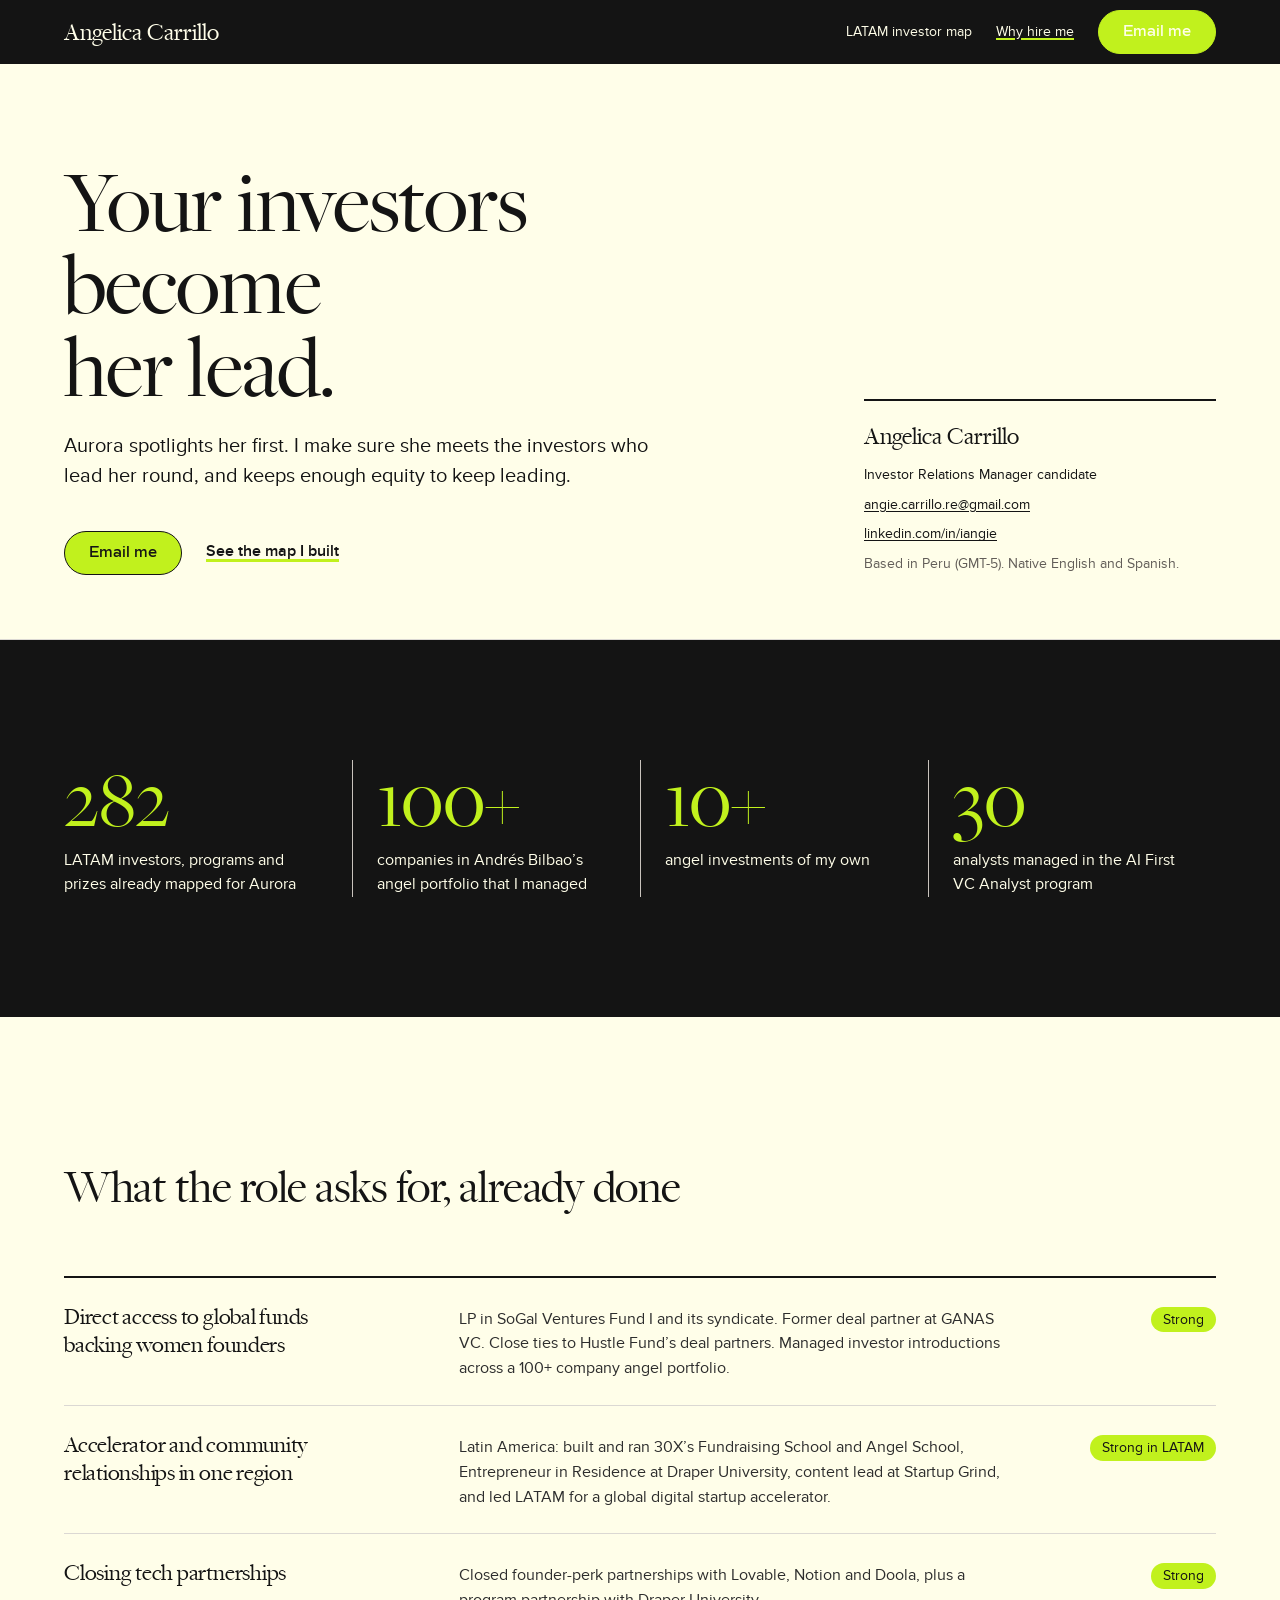
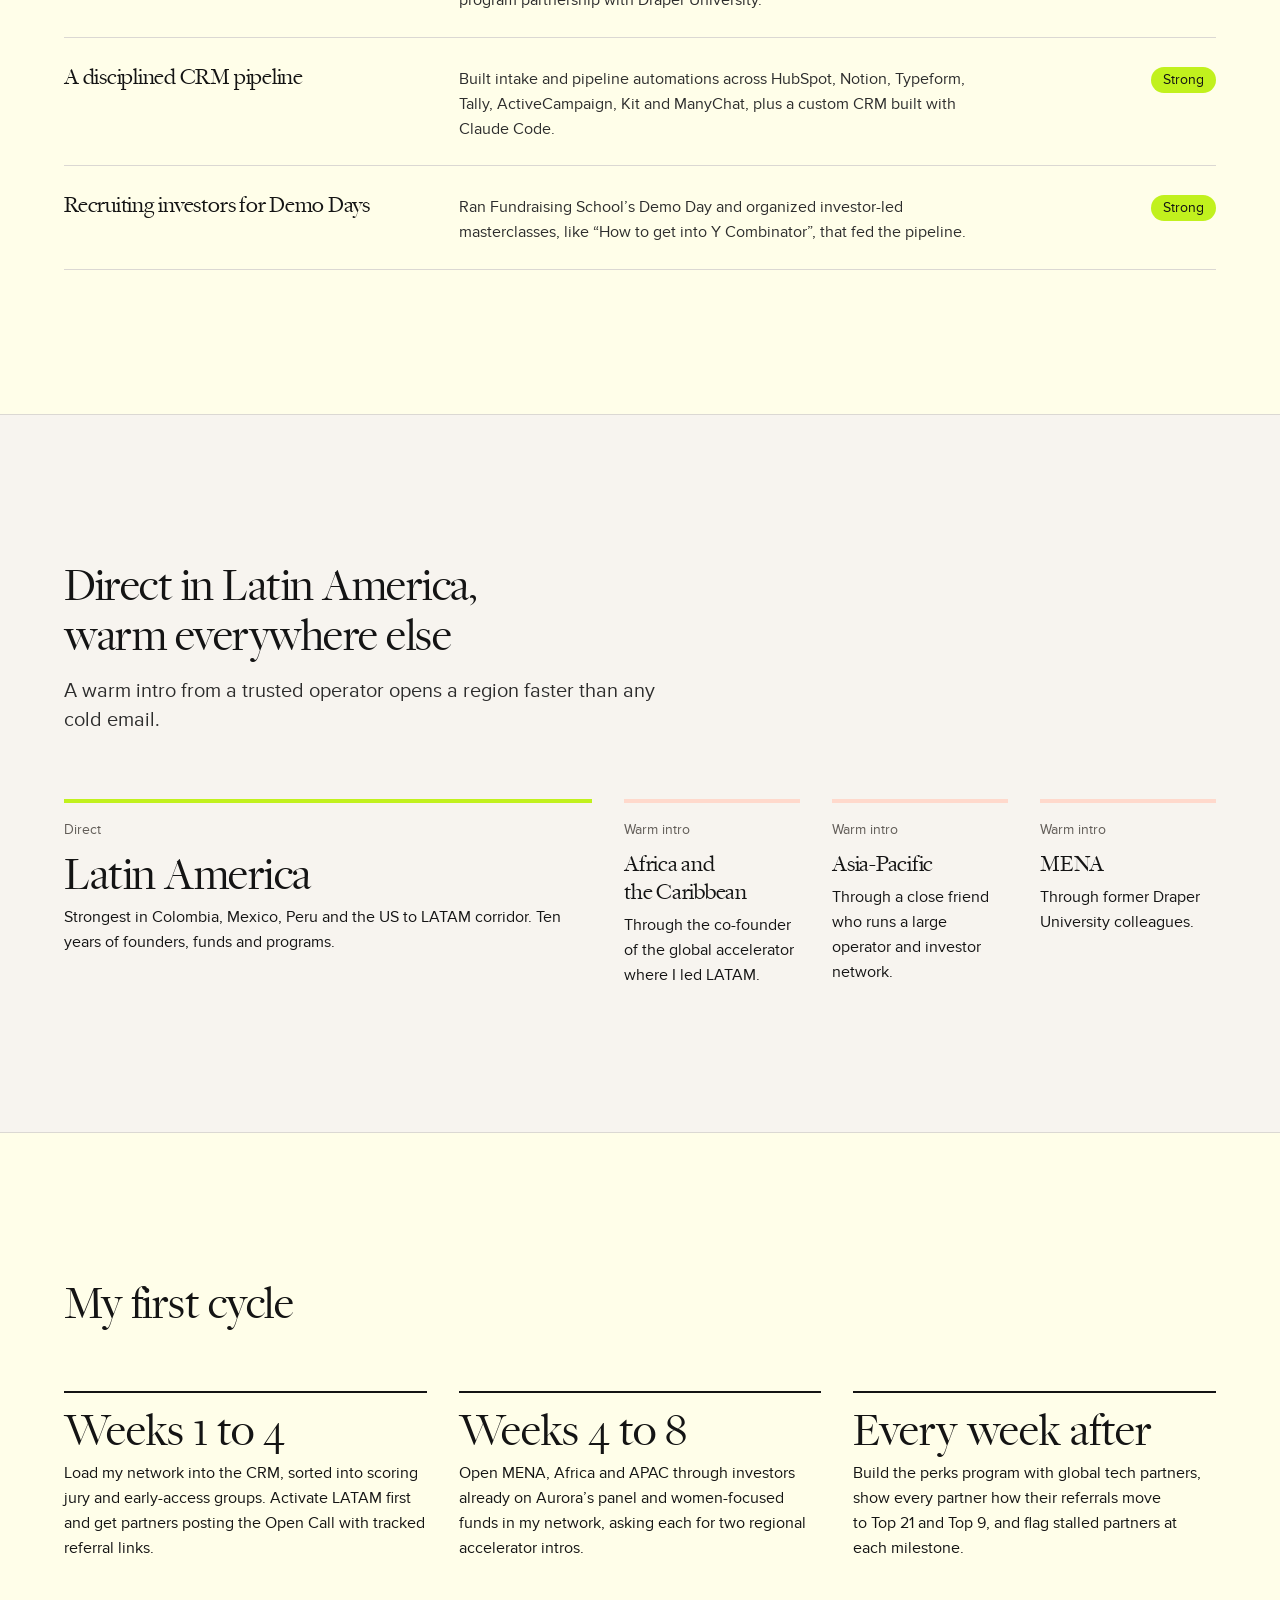
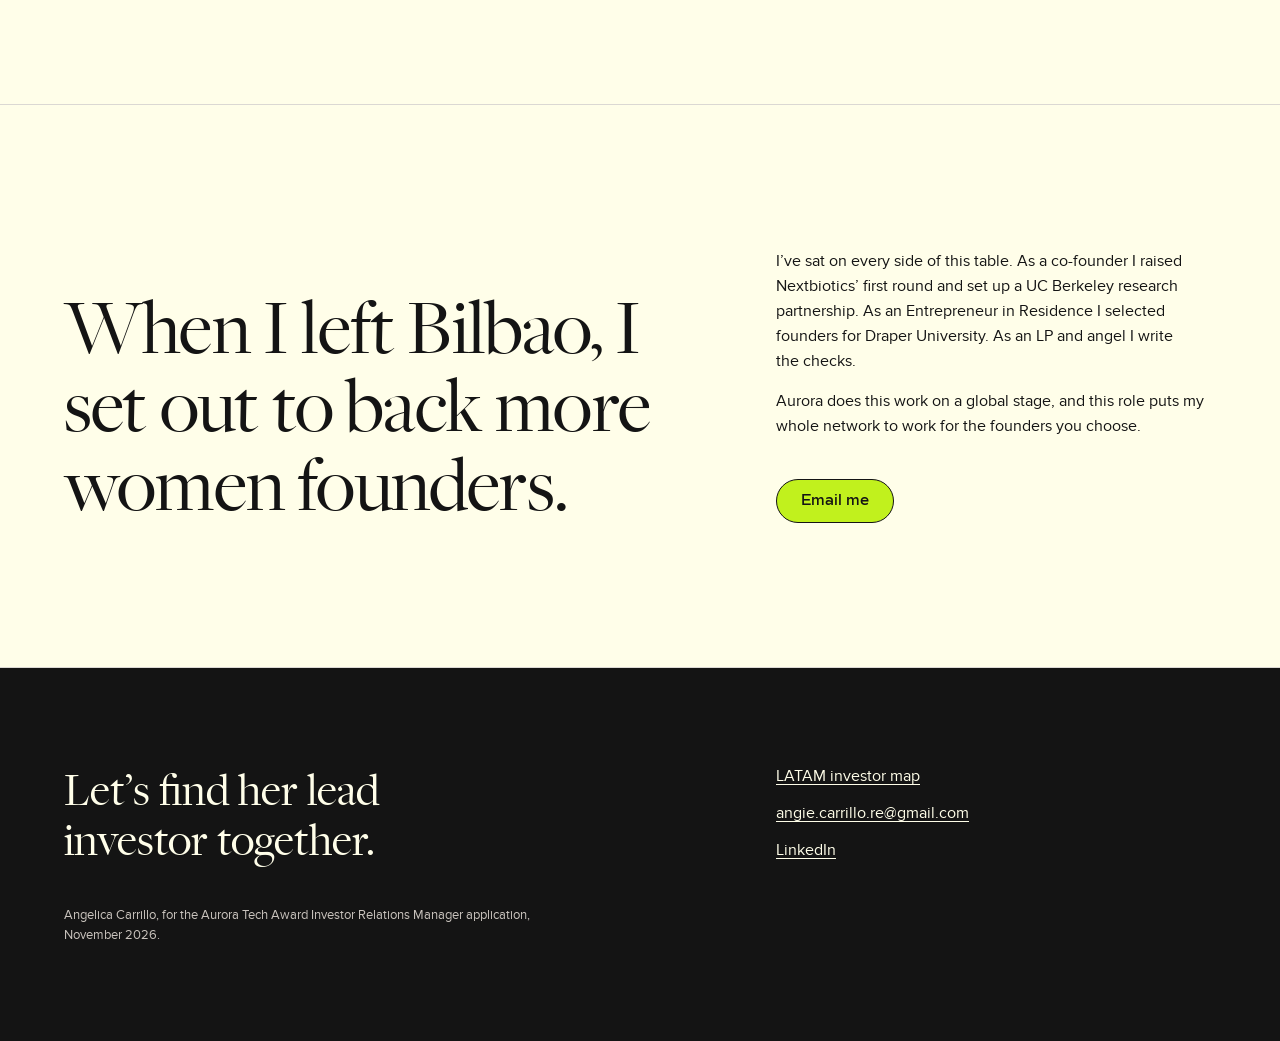
==== commit b5fc7864: "Use Angie's brand fonts from iAngie: Freight Big Pro, Proxima Nova, Commuters Sans Co-Authored-By: C" ====
--- a/why-hire-me/index.html
+++ b/why-hire-me/index.html
@@ -6,9 +6,6 @@
 <meta name="robots" content="noindex">
 <title>Why Hire Angelica</title>
 <meta name="description" content="Why Angelica Carrillo is the Investor Relations Manager Aurora needs for its next cycle.">
-<link rel="preconnect" href="https://fonts.googleapis.com">
-<link rel="preconnect" href="https://fonts.gstatic.com" crossorigin>
-<link href="https://fonts.googleapis.com/css2?family=Cormorant:wght@600&family=Schibsted+Grotesk:wght@400;700&display=swap" rel="stylesheet">
 <link rel="stylesheet" href="../site.css">
 </head>
 <body>
--- a/site.css
+++ b/site.css
@@ -1,22 +1,27 @@
 /* Hallmark · shape: Index-First (/), Long Document (/why-hire-me/) · genre: editorial · theme: brand · redesign: full
- * paper: oklch(99.4% 0.03 110) · accent: oklch(90% 0.21 122) · display: Cormorant (stand-in for ZT Brososkon 90s) · body: Schibsted Grotesk (stand-in for Stratos) · hero: Index (/), Banner (/why-hire-me/) · nav: slab · footer: colophon block · signature: the live LATAM map, first thing on screen
+ * paper: oklch(99.4% 0.03 110) · accent: oklch(90% 0.21 122) · display: Freight Big Pro (Angie’s brand) · body: Proxima Nova, Commuters Sans on buttons (Angie’s brand) · hero: Index (/), Banner (/why-hire-me/) · nav: slab · footer: colophon block · signature: the live LATAM map, first thing on screen
  * axes: light/roman-serif/chromatic-lime · posture: Index · contrast: pass · fold: pass · brand: Aurora Tech Award (spec 2026-11-17) · v2.0.0 */
 /* Hallmark · pre-emit critique: P4 H4 E3 S5 R4 V3 · weakest: E, interactive data is rendered by the existing script, so its markup is styled, not rewritten */
 @import url("./tokens.css");
 @import url("./base.css");
+@font-face { font-family: "Freight Big Pro"; src: url("./fonts/Headings_Freightbig_pro_book-webfont.woff") format("woff"); font-weight: 300 800; font-style: normal; font-display: swap; }
+@font-face { font-family: "Proxima Nova"; src: url("./fonts/Text_proximanova-regular-webfont.woff") format("woff"); font-weight: 400; font-style: normal; font-display: swap; }
+@font-face { font-family: "Proxima Nova"; src: url("./fonts/Subheadings_proximanova-semibold-webfont.woff") format("woff"); font-weight: 500 800; font-style: normal; font-display: swap; }
+@font-face { font-family: "Commuters Sans"; src: url("./fonts/Buttons_commuterssans-semibold-webfont.woff") format("woff"); font-weight: 400 800; font-style: normal; font-display: swap; }
 
 :root {
-  --display-weight: 600;
+  --display-weight: 400;
   --nums-display: lining-nums tabular-nums;
   --map-0: #ece9e2; --map-1: #eef7c7; --map-2: #d6f06b; --map-3: #c1f11d; --map-4: #8fb80f;
   --color-rel-n: #ffd9cc;
+  --color-aurora-blue: #5c84ff;
   --nav-h: 64px;
 }
 
 /* chrome */
 .nav { background: var(--color-ink); color: var(--color-on-ink); position: sticky; top: 0; z-index: var(--z-sticky-nav); }
 .nav .container { display: flex; align-items: center; justify-content: space-between; gap: var(--space-lg); min-height: var(--nav-h); }
-.wordmark { font-family: var(--font-display); font-size: var(--text-xl); font-weight: 600; text-decoration: none; color: var(--color-on-ink); }
+.wordmark { font-family: var(--font-display); font-size: var(--text-xl); font-weight: 400; text-decoration: none; color: var(--color-on-ink); }
 .nav-links { display: flex; align-items: center; gap: var(--space-lg); font-size: var(--text-sm); }
 .nav-links a { color: var(--color-on-ink); text-decoration: none; }
 .nav-links a:hover { text-decoration: underline; }
@@ -91,15 +96,15 @@
 
 /* thesis */
 .thesis { display: grid; grid-template-columns: minmax(0, 7fr) minmax(0, 5fr); gap: var(--space-3xl); align-items: end; }
-.statement { font-family: var(--font-display); font-weight: 600; font-size: var(--text-display); line-height: 0.98; letter-spacing: var(--tracking-display); max-width: 14ch; }
+.statement { font-family: var(--font-display); font-weight: 400; font-size: var(--text-display); line-height: 0.98; letter-spacing: var(--tracking-display); max-width: 14ch; }
 .jobs { list-style: none; margin: 0; padding: 0; counter-reset: job; display: grid; gap: var(--space-xl); }
 .jobs li { counter-increment: job; display: grid; grid-template-columns: auto minmax(0, 1fr); gap: var(--space-md); padding-top: var(--space-md); border-top: 2px solid var(--color-ink); }
-.jobs li::before { content: counter(job); font-family: var(--font-display); font-weight: 600; font-size: var(--text-section); line-height: 0.8; }
+.jobs li::before { content: counter(job); font-family: var(--font-display); font-weight: 400; font-size: var(--text-section); line-height: 0.8; }
 .jobs h3 { margin-bottom: var(--space-xs); }
 
 .steps-map { list-style: none; margin: var(--space-3xl) 0 0; padding: 0; border-top: var(--rule-hair) solid var(--color-ink); }
 .steps-map li { display: grid; grid-template-columns: minmax(0, 2fr) minmax(0, 4fr) minmax(0, 6fr); gap: var(--gap-columns); align-items: baseline; padding-block: var(--space-lg); border-bottom: var(--rule-hair) solid var(--color-rule); }
-.steps-map .n { font-family: var(--font-display); font-weight: 600; font-size: var(--text-section); line-height: 1; font-variant-numeric: tabular-nums; }
+.steps-map .n { font-family: var(--font-display); font-weight: 400; font-size: var(--text-section); line-height: 1; font-variant-numeric: tabular-nums; }
 .steps-map h3 { font-size: var(--text-title); }
 .steps-map p { color: var(--color-ink-2); }
 .steps-intro { display: grid; grid-template-columns: minmax(0, 6fr) minmax(0, 6fr); gap: var(--gap-columns); margin-top: var(--space-4xl); align-items: end; }
@@ -110,7 +115,7 @@
 .figures { display: grid; grid-template-columns: repeat(3, minmax(0, 1fr)); }
 .figures > div { padding: 0 var(--space-xl); border-left: var(--rule-hair) solid var(--color-on-ink-muted); display: grid; gap: var(--space-sm); align-content: start; }
 .figures > div:first-child { padding-left: 0; border-left: 0; }
-.figures b { font-family: var(--font-display); font-weight: 600; font-size: var(--text-display); line-height: 1; color: var(--color-accent); font-variant-numeric: tabular-nums; }
+.figures b { font-family: var(--font-display); font-weight: 400; font-size: var(--text-display); line-height: 1; color: var(--color-accent); font-variant-numeric: tabular-nums; }
 .figures p.src { font-size: var(--text-xs); }
 .after { margin-top: var(--space-2xl); max-width: 62ch; font-size: var(--text-lead); line-height: 1.45; }
 
@@ -119,22 +124,22 @@
 table { border-collapse: collapse; width: 100%; min-width: 860px; font-size: var(--text-sm); }
 th, td { text-align: left; padding: var(--space-md) var(--space-sm); border-bottom: var(--rule-hair) solid var(--color-rule); vertical-align: top; }
 th { font-weight: 700; color: var(--color-muted); }
-td.name { font-family: var(--font-display); font-size: var(--text-xl); font-weight: 600; line-height: 1.1; white-space: nowrap; }
+td.name { font-family: var(--font-display); font-size: var(--text-xl); font-weight: 400; line-height: 1.1; white-space: nowrap; }
 .tier { font-size: var(--text-xs); padding: var(--space-3xs) var(--space-xs); border-radius: var(--radius-card); white-space: nowrap; }
 .t1 { background: var(--color-accent); } .t2 { background: var(--color-rel-n); } .t3 { background: var(--color-paper-2); }
 .tiers { display: grid; grid-template-columns: repeat(3, minmax(0, 1fr)); gap: var(--gap-columns); margin-bottom: var(--space-xl); }
 .tiers p { font-size: var(--text-sm); color: var(--color-ink-2); }
-.tiers b { display: block; font-family: var(--font-display); font-size: var(--text-xl); font-weight: 600; color: var(--color-ink); }
+.tiers b { display: block; font-family: var(--font-display); font-size: var(--text-xl); font-weight: 400; color: var(--color-ink); }
 
 /* task 2 */
 .founder { display: grid; grid-template-columns: minmax(0, 5fr) minmax(0, 7fr); gap: var(--space-3xl); align-items: start; }
 .founder h2 { max-width: 12ch; }
 .founder .cols { display: grid; grid-template-columns: repeat(2, minmax(0, 1fr)); gap: var(--space-xl); }
 .founder .cols > div { display: grid; gap: var(--space-sm); align-content: start; padding-top: var(--space-md); border-top: 2px solid var(--color-on-ink); }
-.sub { font-family: var(--font-display); font-size: var(--text-section); font-weight: 600; line-height: 1.05; margin: var(--space-3xl) 0 var(--space-lg); }
+.sub { font-family: var(--font-display); font-size: var(--text-section); font-weight: 400; line-height: 1.05; margin: var(--space-3xl) 0 var(--space-lg); }
 .steps { display: grid; grid-template-columns: repeat(3, minmax(0, 1fr)); gap: var(--gap-columns); }
 .step { text-align: left; display: grid; gap: var(--space-2xs); padding: var(--space-md) 0; background: none; border: 0; border-top: 4px solid var(--color-rule); color: var(--color-ink); cursor: pointer; font-size: var(--text-md); transition: border-color var(--dur-micro) var(--ease-out); }
-.step b { font-family: var(--font-display); font-size: var(--text-xl); font-weight: 600; }
+.step b { font-family: var(--font-display); font-size: var(--text-xl); font-weight: 400; }
 .step:hover { border-top-color: var(--color-ink); }
 .step[aria-pressed="true"] { border-top-color: var(--color-accent); }
 .step:active { transform: translateY(1px); }
@@ -144,12 +149,12 @@
 .inv h3 { font-size: var(--text-section); line-height: 1; margin-bottom: var(--space-md); }
 .timeline { display: grid; grid-template-columns: repeat(3, minmax(0, 1fr)); gap: var(--gap-columns); margin-top: var(--space-2xl); }
 .tl { border-top: 2px solid var(--color-ink); padding-top: var(--space-sm); display: grid; gap: var(--space-xs); align-content: start; }
-.tl b { font-family: var(--font-display); font-size: var(--text-section); font-weight: 600; line-height: 1; }
+.tl b { font-family: var(--font-display); font-size: var(--text-section); font-weight: 400; line-height: 1; }
 
 /* footer */
 .footer { padding-block: var(--space-3xl); background: var(--color-ink); color: var(--color-on-ink); }
 .footer .container { display: grid; grid-template-columns: minmax(0, 7fr) minmax(0, 5fr); gap: var(--space-3xl); }
-.footer .closing { font-family: var(--font-display); font-weight: 600; font-size: var(--text-section); line-height: 1.05; max-width: 16ch; }
+.footer .closing { font-family: var(--font-display); font-weight: 400; font-size: var(--text-section); line-height: 1.05; max-width: 16ch; }
 .footer nav { display: grid; gap: var(--space-sm); align-content: start; }
 .footer a { color: var(--color-on-ink); }
 .footer small { display: block; margin-top: var(--space-xl); font-size: var(--text-xs); color: var(--color-on-ink-muted); max-width: 60ch; }
@@ -161,11 +166,11 @@
 .page-hero .lead { margin-top: var(--space-lg); }
 .page-hero .actions { display: flex; flex-wrap: wrap; gap: var(--space-lg); align-items: center; margin-top: var(--space-xl); }
 .contact-card { display: grid; gap: var(--space-xs); padding-top: var(--space-md); border-top: 2px solid var(--color-ink); font-size: var(--text-sm); }
-.contact-card b { font-family: var(--font-display); font-size: var(--text-xl); font-weight: 600; }
+.contact-card b { font-family: var(--font-display); font-size: var(--text-xl); font-weight: 400; }
 .receipts { display: grid; grid-template-columns: repeat(4, minmax(0, 1fr)); }
 .receipts > div { padding: 0 var(--space-lg); border-left: var(--rule-hair) solid var(--color-on-ink-muted); display: grid; gap: var(--space-xs); align-content: start; }
 .receipts > div:first-child { padding-left: 0; border-left: 0; }
-.receipts b { font-family: var(--font-display); font-weight: 600; font-size: var(--text-display); line-height: 1; color: var(--color-accent); font-variant-numeric: tabular-nums; }
+.receipts b { font-family: var(--font-display); font-weight: 400; font-size: var(--text-display); line-height: 1; color: var(--color-accent); font-variant-numeric: tabular-nums; }
 .fit { border-top: 2px solid var(--color-ink); }
 .fit-row { display: grid; grid-template-columns: minmax(0, 4fr) minmax(0, 6fr) minmax(0, 2fr); gap: var(--gap-columns); padding-block: var(--space-lg); border-bottom: var(--rule-hair) solid var(--color-rule); align-items: baseline; }
 .fit-row h3 { font-size: var(--text-title); }
@@ -178,7 +183,7 @@
 .reach small { font-size: var(--text-sm); color: var(--color-muted); }
 .plan { list-style: none; margin: 0; padding: 0; display: grid; grid-template-columns: repeat(3, minmax(0, 1fr)); gap: var(--gap-columns); }
 .plan li { border-top: 2px solid var(--color-ink); padding-top: var(--space-sm); display: grid; gap: var(--space-xs); align-content: start; }
-.plan b { font-family: var(--font-display); font-size: var(--text-section); font-weight: 600; line-height: 1; }
+.plan b { font-family: var(--font-display); font-size: var(--text-section); font-weight: 400; line-height: 1; }
 .why { display: grid; grid-template-columns: minmax(0, 7fr) minmax(0, 5fr); gap: var(--space-3xl); align-items: end; }
 .why p + p { margin-top: var(--space-md); }
 
@@ -202,3 +207,64 @@
 .statement, .figures b, .receipts b, .steps-map .n, .tl b, .plan b, .jobs li::before { font-variant-numeric: var(--nums-display); }
 .filters { display: grid; grid-template-columns: minmax(0, 7fr) minmax(0, 5fr); gap: var(--gap-columns); }
 @media (max-width: 60rem) { .filters { grid-template-columns: minmax(0, 1fr); gap: var(--space-md); } }
+.hero-thesis { display: grid; gap: var(--space-md); }
+.thesis-line { font-family: var(--font-display); font-weight: 400; font-size: var(--text-xl); line-height: 1.2; }
+.hero-thesis .jobs { gap: var(--space-md); }
+.hero-thesis .jobs li { padding-top: var(--space-sm); border-top-width: 1px; }
+.hero-thesis .jobs li::before { font-size: var(--text-xl); line-height: 1; }
+.hero-thesis .jobs h3 { font-size: var(--text-lg); margin-bottom: var(--space-2xs); }
+.hero-thesis .jobs p { font-size: var(--text-sm); color: var(--color-ink-2); }
+.total-line { font-size: var(--text-md); color: var(--color-muted); }
+.side { display: grid; gap: var(--space-lg); padding-left: var(--space-lg); border-left: var(--rule-hair) solid var(--color-rule); align-content: start; }
+.side .assess { border-top: 0; padding-top: 0; }
+.side .panel { padding-left: 0; border-left: 0; max-height: calc(100dvh - var(--nav-h) - 300px); min-height: 320px; }
+@media (max-width: 75rem) { .side { grid-column: 1 / -1; padding-left: 0; border-left: 0; } .side .panel { max-height: 560px; } }
+@media (max-width: 60rem) { .side .panel { max-height: none; } }
+.hero h1 { font-size: clamp(2.25rem, 2.6vw + 0.75rem, 3.5rem); max-width: 16ch; }
+.msg-dialog { width: 100%; max-width: 640px; max-height: calc(100dvh - 64px); border: 1px solid var(--color-ink); border-radius: var(--radius-card); background: var(--color-paper); color: var(--color-ink); padding: var(--space-xl); }
+.msg-dialog::backdrop { background: color-mix(in oklab, var(--color-ink) 55%, transparent); }
+.dlg-head { display: flex; justify-content: space-between; align-items: start; gap: var(--space-md); }
+.dlg-head h3 { font-size: var(--text-section); line-height: 1; }
+.dlg-meta { margin-top: var(--space-sm); font-size: var(--text-sm); font-weight: 700; }
+.dlg-meta::before { content: ""; display: inline-block; width: 10px; height: 10px; border-radius: 2px; margin-right: var(--space-xs); background: var(--color-rel-n); }
+.dlg-meta[data-rel="Warm"]::before { background: var(--color-accent); }
+.dlg-meta[data-rel="Cold"]::before { background: var(--color-rule); }
+.msg-dialog .msg { margin-block: var(--space-md) var(--space-lg); }
+.engage-grid { display: grid; grid-template-columns: repeat(3, minmax(0, 1fr)); gap: var(--space-xl); margin-top: var(--space-3xl); }
+.engage-grid > div { display: grid; gap: var(--space-sm); align-content: start; padding-top: var(--space-md); border-top: 2px solid var(--color-ink); }
+.engage-grid p, .coverage { color: var(--color-ink-2); }
+.coverage { margin: 0; padding-left: var(--space-md); display: grid; gap: var(--space-xs); }
+@media (max-width: 60rem) { .engage-grid { grid-template-columns: minmax(0, 1fr); } }
+.msg-btn { white-space: nowrap; }
+/* hero v3: intro and self-assessment on top, then filters, map and country list at one height */
+.hero-top { display: grid; grid-template-columns: minmax(0, 7fr) minmax(0, 5fr); gap: var(--space-3xl); align-items: start; padding-bottom: var(--space-xl); margin-bottom: var(--space-xl); border-bottom: var(--rule-hair) solid var(--color-rule); }
+.hero-top .hero-intro { display: grid; gap: var(--space-lg); grid-template-columns: minmax(0, 1fr); }
+.hero-top .hero-intro h1 { grid-column: auto; max-width: 20ch; }
+.hero-top .hero-thesis { display: grid; grid-template-columns: minmax(0, 1fr); gap: var(--space-md); }
+.hero-top .jobs { grid-template-columns: repeat(2, minmax(0, 1fr)); display: grid; gap: var(--gap-columns); }
+.hero-top .assess { border-top: 2px solid var(--color-ink); border-bottom: 0; padding-top: var(--space-md); }
+.hero-grid { grid-template-columns: minmax(0, 3fr) minmax(0, 5fr) minmax(0, 4fr); align-items: stretch; }
+.filters-col { display: grid; gap: var(--space-lg); align-content: start; }
+.hero-grid .panel { max-height: calc(100dvh - var(--nav-h) - 48px); min-height: 0; padding-left: var(--space-lg); border-left: var(--rule-hair) solid var(--color-rule); border-top: 0; padding-top: 0; }
+@media (max-width: 75rem) {
+  .hero-grid { grid-template-columns: minmax(0, 1fr) minmax(0, 1fr); }
+  .filters-col { grid-column: 1 / -1; }
+}
+@media (max-width: 60rem) {
+  .hero-top, .hero-top .jobs, .hero-grid { grid-template-columns: minmax(0, 1fr); gap: var(--space-xl); }
+  .hero-grid .panel { max-height: none; padding-left: 0; border-left: 0; border-top: var(--rule-hair) solid var(--color-rule); padding-top: var(--space-lg); }
+}
+.hero-grid .mapbox { align-content: start; }
+.hero-grid .panel { max-height: none; height: 100%; contain: size; overflow: auto; }
+@media (max-width: 60rem) { .hero-grid .panel { contain: none; height: auto; max-height: 70dvh; } }
+.hero-top .jobs { grid-template-columns: repeat(3, minmax(0, 1fr)); }
+@media (max-width: 60rem) { .hero-top .jobs { grid-template-columns: minmax(0, 1fr); } }
+.hero-top > .jobs { grid-column: 1 / -1; margin-top: var(--space-xs); }
+.hero-top > .jobs li { padding-top: var(--space-sm); border-top-width: 1px; }
+.hero-top > .jobs li::before { font-size: var(--text-xl); line-height: 1; }
+.hero-top > .jobs h3 { font-size: var(--text-lg); margin-bottom: var(--space-2xs); }
+.hero-top > .jobs p { font-size: var(--text-sm); color: var(--color-ink-2); }
+.hero-top { row-gap: var(--space-xl); }
+svg.map path.sel { fill: var(--color-aurora-blue) !important; }
+svg.map text.on-sel { fill: var(--color-on-ink); }
+.btn { font-family: var(--font-outlier); font-weight: 600; letter-spacing: 0; }
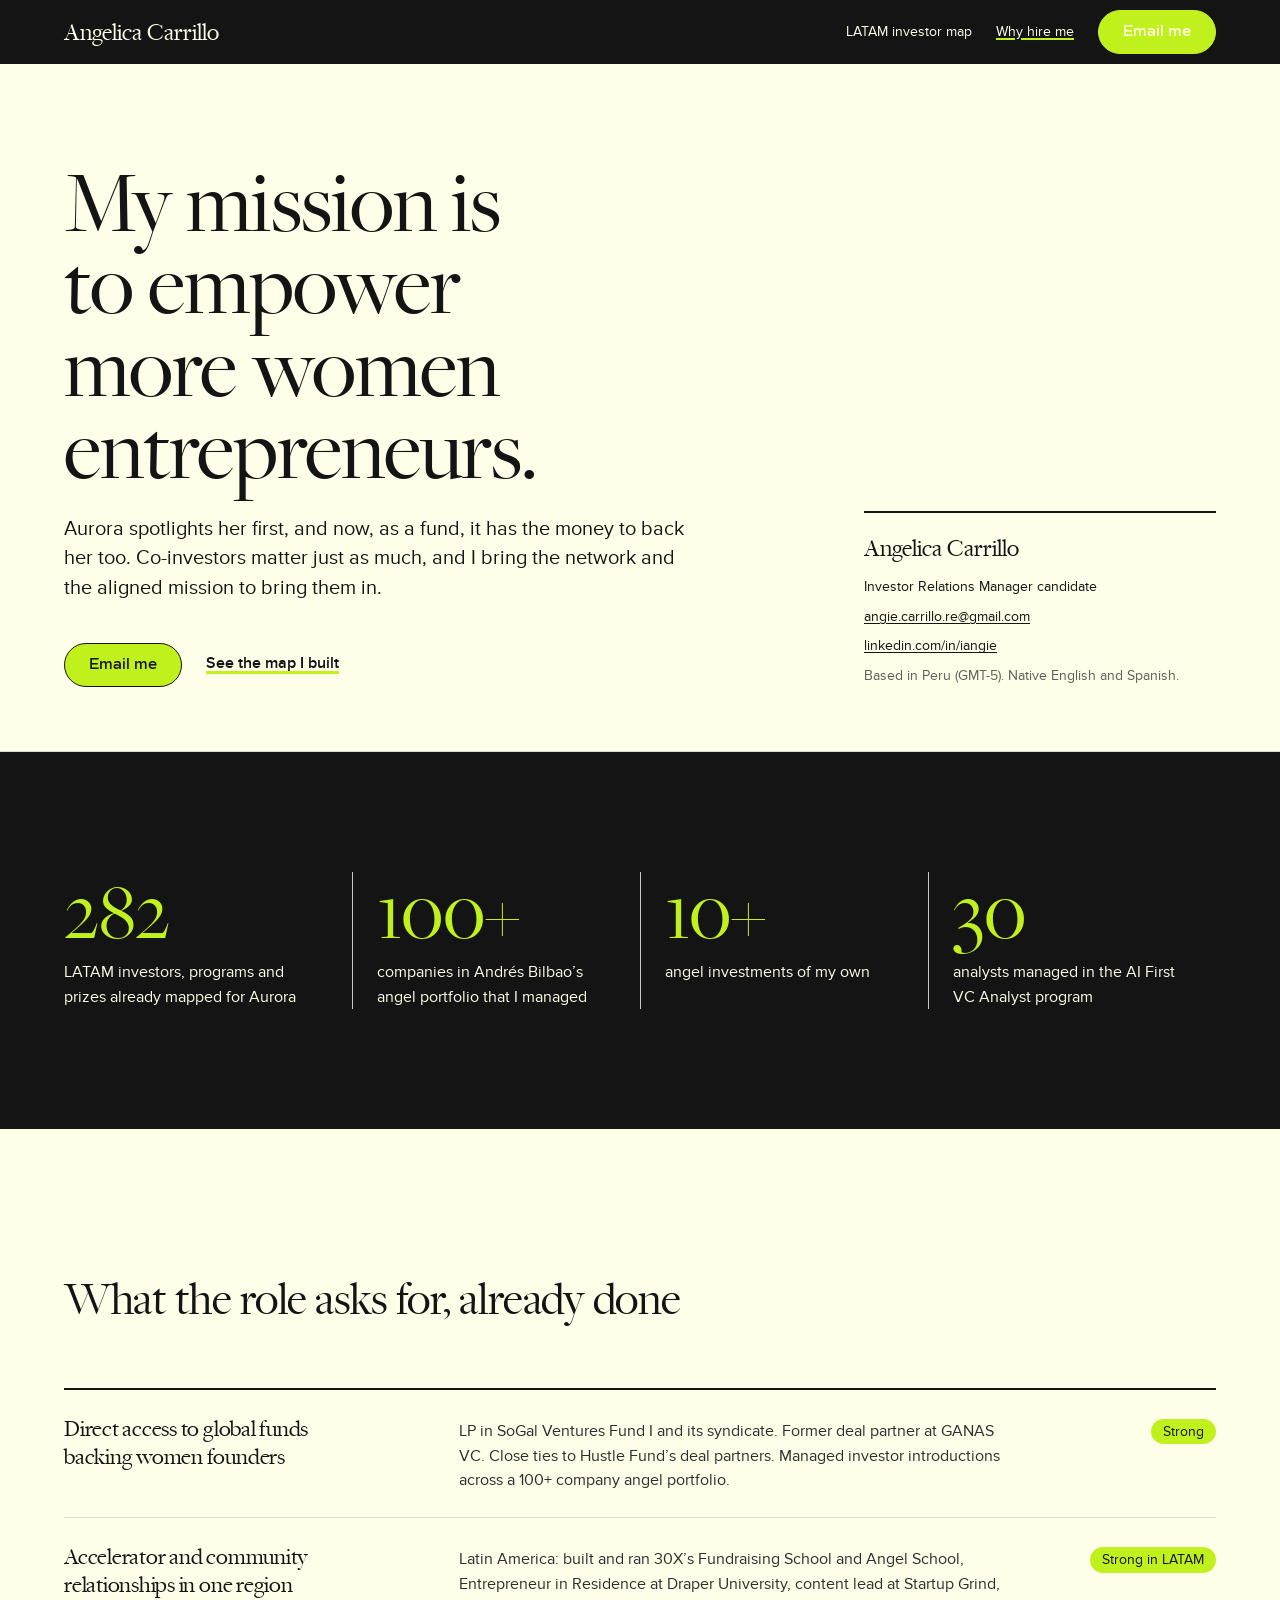
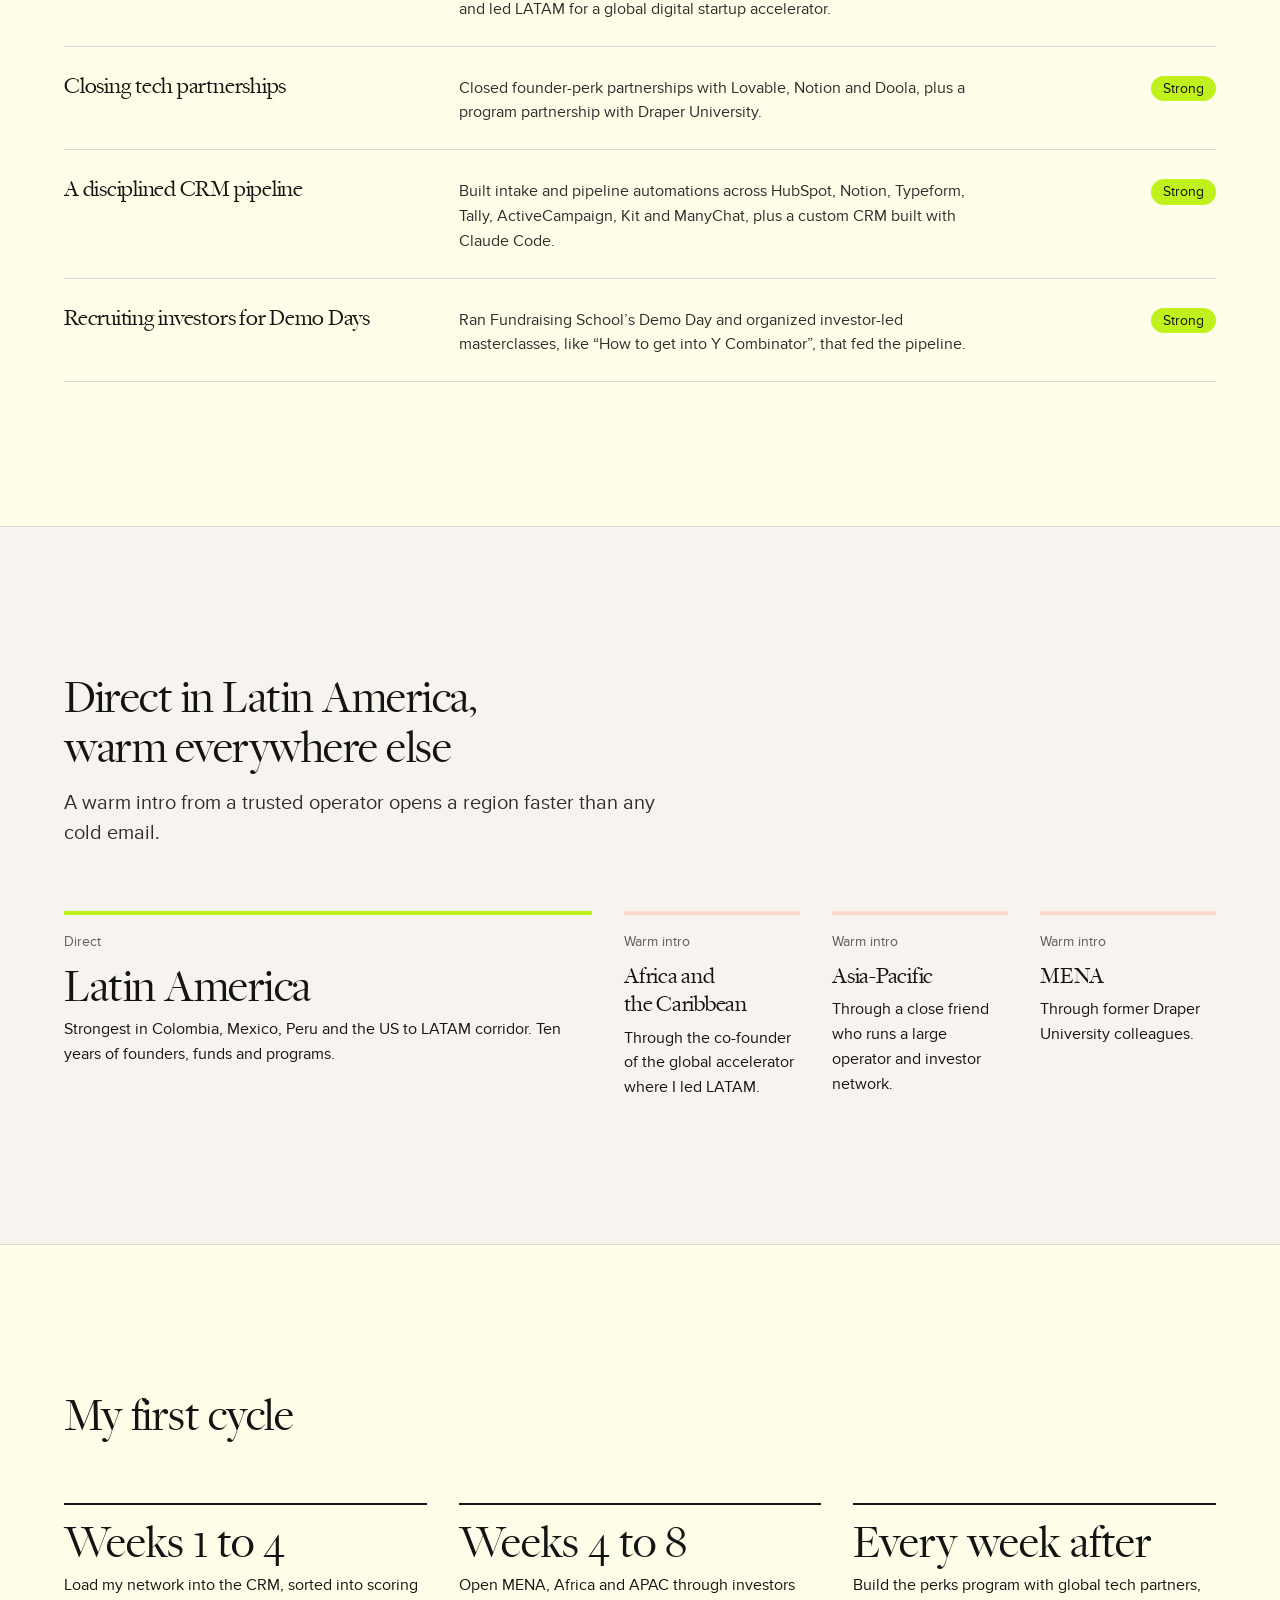
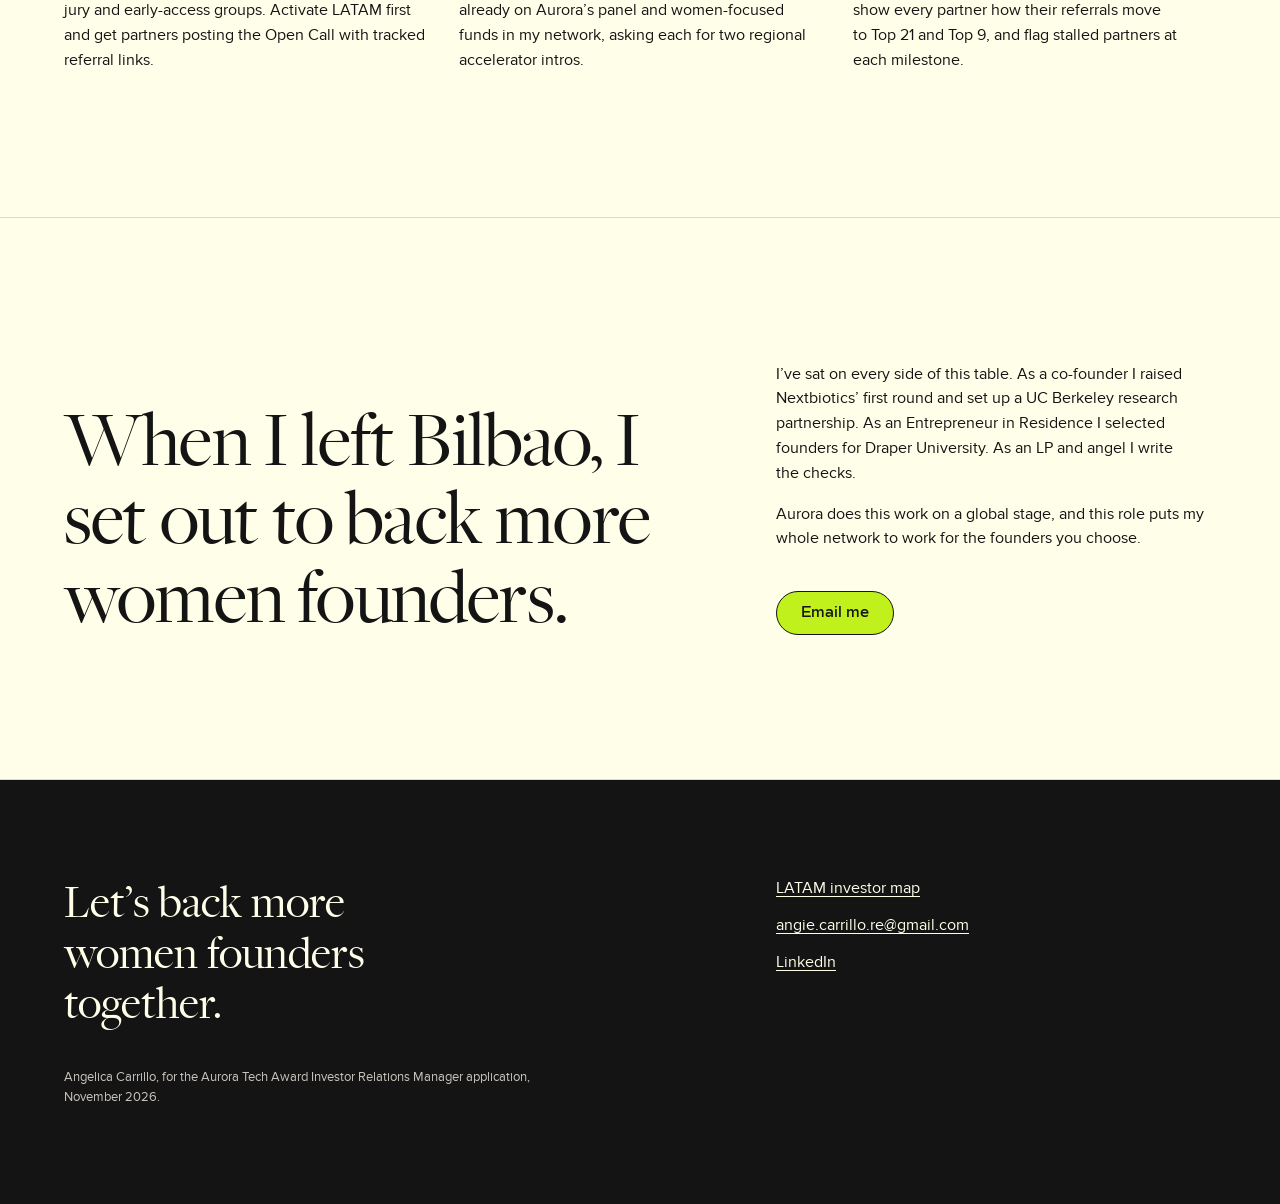
==== commit 9f9e8edf: "Why hire me: lead with the mission to empower more women entrepreneurs Co-Authored-By: Claude Opus 5" ====
--- a/why-hire-me/index.html
+++ b/why-hire-me/index.html
@@ -25,8 +25,8 @@
 <section class="page-hero">
  <div class="container">
   <div>
-   <h1>Your investors become her lead.</h1>
-   <p class="lead">Aurora spotlights her first. I make sure she meets the investors who lead her round, and keeps enough equity to keep leading.</p>
+   <h1>My mission is to empower more women entrepreneurs.</h1>
+   <p class="lead">Aurora spotlights her first, and now, as a fund, it has the money to back her too. Co-investors matter just as much, and I bring the network and the aligned mission to bring them in.</p>
    <div class="actions">
     <a class="btn" href="mailto:angie.carrillo.re@gmail.com">Email me</a>
     <a class="textlink" href="../">See the map I built</a>
@@ -104,7 +104,7 @@
 <footer class="footer">
  <div class="container">
   <div>
-   <p class="closing">Let’s find her lead investor together.</p>
+   <p class="closing">Let’s back more women founders together.</p>
    <small>Angelica Carrillo, for the Aurora Tech Award Investor Relations Manager application, November 2026.</small>
   </div>
   <nav aria-label="Footer">
--- a/site.css
+++ b/site.css
@@ -241,7 +241,7 @@
 .hero-top .hero-intro { display: grid; gap: var(--space-lg); grid-template-columns: minmax(0, 1fr); }
 .hero-top .hero-intro h1 { grid-column: auto; max-width: 20ch; }
 .hero-top .hero-thesis { display: grid; grid-template-columns: minmax(0, 1fr); gap: var(--space-md); }
-.hero-top .jobs { grid-template-columns: repeat(2, minmax(0, 1fr)); display: grid; gap: var(--gap-columns); }
+.cs .jobs { grid-template-columns: repeat(2, minmax(0, 1fr)); display: grid; gap: var(--gap-columns); }
 .hero-top .assess { border-top: 2px solid var(--color-ink); border-bottom: 0; padding-top: var(--space-md); }
 .hero-grid { grid-template-columns: minmax(0, 3fr) minmax(0, 5fr) minmax(0, 4fr); align-items: stretch; }
 .filters-col { display: grid; gap: var(--space-lg); align-content: start; }
@@ -251,20 +251,46 @@
   .filters-col { grid-column: 1 / -1; }
 }
 @media (max-width: 60rem) {
-  .hero-top, .hero-top .jobs, .hero-grid { grid-template-columns: minmax(0, 1fr); gap: var(--space-xl); }
+  .hero-top, .cs .jobs, .hero-grid { grid-template-columns: minmax(0, 1fr); gap: var(--space-xl); }
   .hero-grid .panel { max-height: none; padding-left: 0; border-left: 0; border-top: var(--rule-hair) solid var(--color-rule); padding-top: var(--space-lg); }
 }
 .hero-grid .mapbox { align-content: start; }
 .hero-grid .panel { max-height: none; height: 100%; contain: size; overflow: auto; }
 @media (max-width: 60rem) { .hero-grid .panel { contain: none; height: auto; max-height: 70dvh; } }
-.hero-top .jobs { grid-template-columns: repeat(3, minmax(0, 1fr)); }
-@media (max-width: 60rem) { .hero-top .jobs { grid-template-columns: minmax(0, 1fr); } }
-.hero-top > .jobs { grid-column: 1 / -1; margin-top: var(--space-xs); }
-.hero-top > .jobs li { padding-top: var(--space-sm); border-top-width: 1px; }
-.hero-top > .jobs li::before { font-size: var(--text-xl); line-height: 1; }
-.hero-top > .jobs h3 { font-size: var(--text-lg); margin-bottom: var(--space-2xs); }
-.hero-top > .jobs p { font-size: var(--text-sm); color: var(--color-ink-2); }
+.cs .jobs { grid-template-columns: repeat(3, minmax(0, 1fr)); }
+@media (max-width: 60rem) { .cs .jobs { grid-template-columns: minmax(0, 1fr); } }
+.cs > .jobs { grid-column: 1 / -1; margin-top: var(--space-xs); }
+.cs > .jobs li { padding-top: var(--space-sm); border-top-width: 1px; }
+.cs > .jobs li::before { font-size: var(--text-xl); line-height: 1; }
+.cs > .jobs h3 { font-size: var(--text-lg); margin-bottom: var(--space-2xs); }
+.cs > .jobs p { font-size: var(--text-sm); color: var(--color-ink-2); }
 .hero-top { row-gap: var(--space-xl); }
 svg.map path.sel { fill: var(--color-aurora-blue) !important; }
 svg.map text.on-sel { fill: var(--color-on-ink); }
 .btn { font-family: var(--font-outlier); font-weight: 600; letter-spacing: 0; }
+.act-head { margin: var(--space-lg) 0 var(--space-xs); font-size: var(--text-sm); font-weight: 700; color: var(--color-ink); }
+.act { list-style: none; margin: 0; padding: 0; border-top: var(--rule-hair) solid var(--color-ink); }
+.act li { display: grid; grid-template-columns: 3.25rem minmax(0, 1fr); column-gap: var(--space-sm); padding-block: var(--space-xs); border-bottom: var(--rule-hair) solid var(--color-rule); align-items: baseline; }
+.act b { grid-row: span 2; font-family: var(--font-display); font-weight: 400; font-size: var(--text-xl); line-height: 1; font-variant-numeric: var(--nums-display); }
+.act span { font-weight: 600; font-size: var(--text-sm); color: var(--color-ink); }
+.act small { font-size: var(--text-xs); color: var(--color-muted); }
+.cs > .jobs .act li { counter-increment: none; display: grid; grid-template-columns: 3.25rem minmax(0, 1fr); column-gap: var(--space-sm); gap: 0 var(--space-sm); padding: var(--space-xs) 0; border-top: 0; border-bottom: var(--rule-hair) solid var(--color-rule); }
+.cs > .jobs .act li::before { content: none; }
+.cs > .jobs .act small { font-size: var(--text-xs); color: var(--color-muted); }
+.cs > .jobs > li { border-top: 0; padding-top: 0; }
+.cs { display: grid; gap: var(--space-xl); }
+.cs .thesis-line { font-size: var(--text-section); line-height: 1.1; max-width: 26ch; }
+.cs-section { border-bottom: var(--rule-hair) solid var(--color-rule); }
+.hero-top { align-items: end; }
+.hero-line { font-size: var(--text-xl); line-height: 1.3; max-width: 44ch; }
+.hero-top .hero-intro { gap: var(--space-md); }
+.cs-grid { display: grid; grid-template-columns: minmax(0, 6fr) minmax(0, 6fr); gap: var(--space-3xl); align-items: start; }
+.cs-grid > .jobs { grid-template-columns: minmax(0, 1fr) !important; gap: var(--space-xl); }
+.cs-grid .act-head { margin-top: 0; font-family: var(--font-display); font-weight: 400; font-size: var(--text-xl); }
+.cs-grid > .jobs > li { border-top: 0; padding-top: 0; }
+.cs-grid .act li { counter-increment: none; display: grid; grid-template-columns: 3.75rem minmax(0, 1fr); column-gap: var(--space-sm); padding: var(--space-sm) 0; border-top: 0; border-bottom: var(--rule-hair) solid var(--color-rule); }
+.cs-grid .act li::before { content: none; }
+.cs-grid > .jobs li::before { font-size: var(--text-xl); line-height: 1; }
+.cs-grid > .jobs h3 { font-size: var(--text-lg); margin-bottom: var(--space-2xs); }
+.cs-grid > .jobs p { font-size: var(--text-md); color: var(--color-ink-2); }
+@media (max-width: 60rem) { .cs-grid { grid-template-columns: minmax(0, 1fr); gap: var(--space-2xl); } }
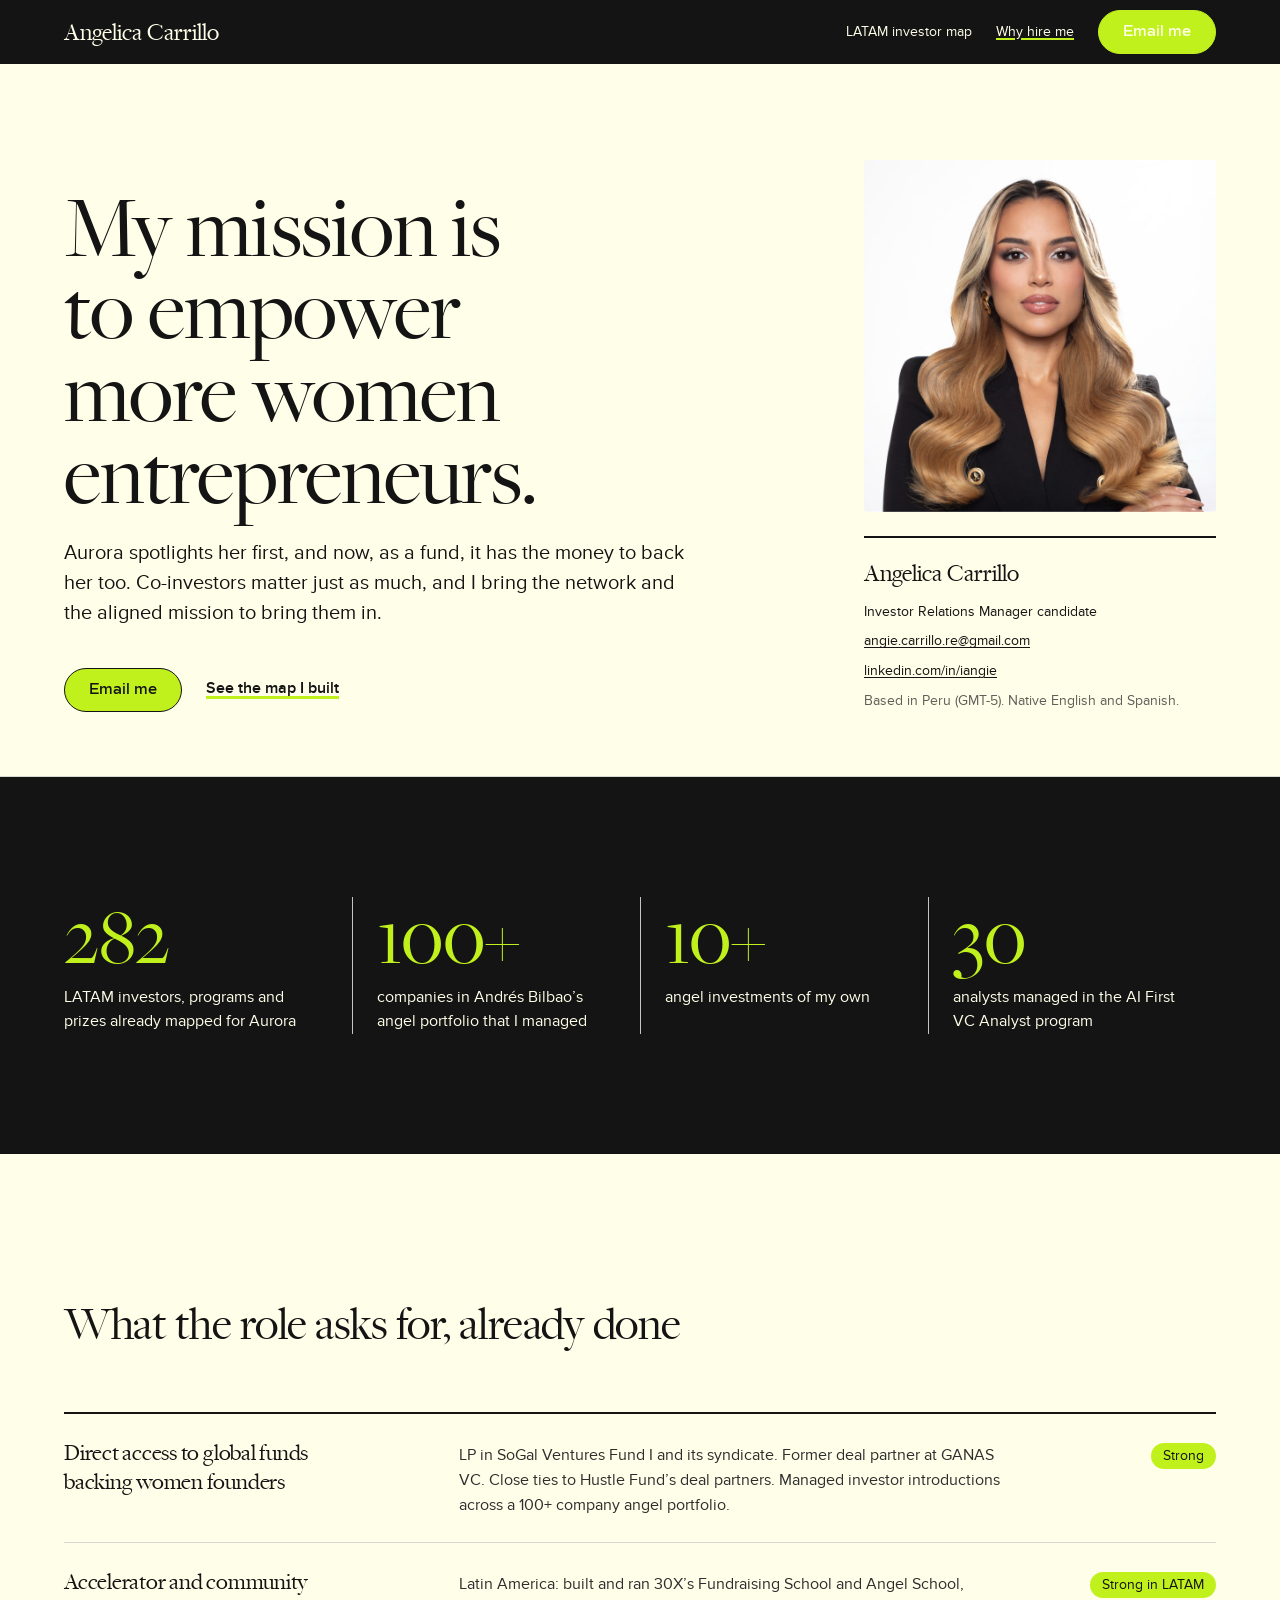
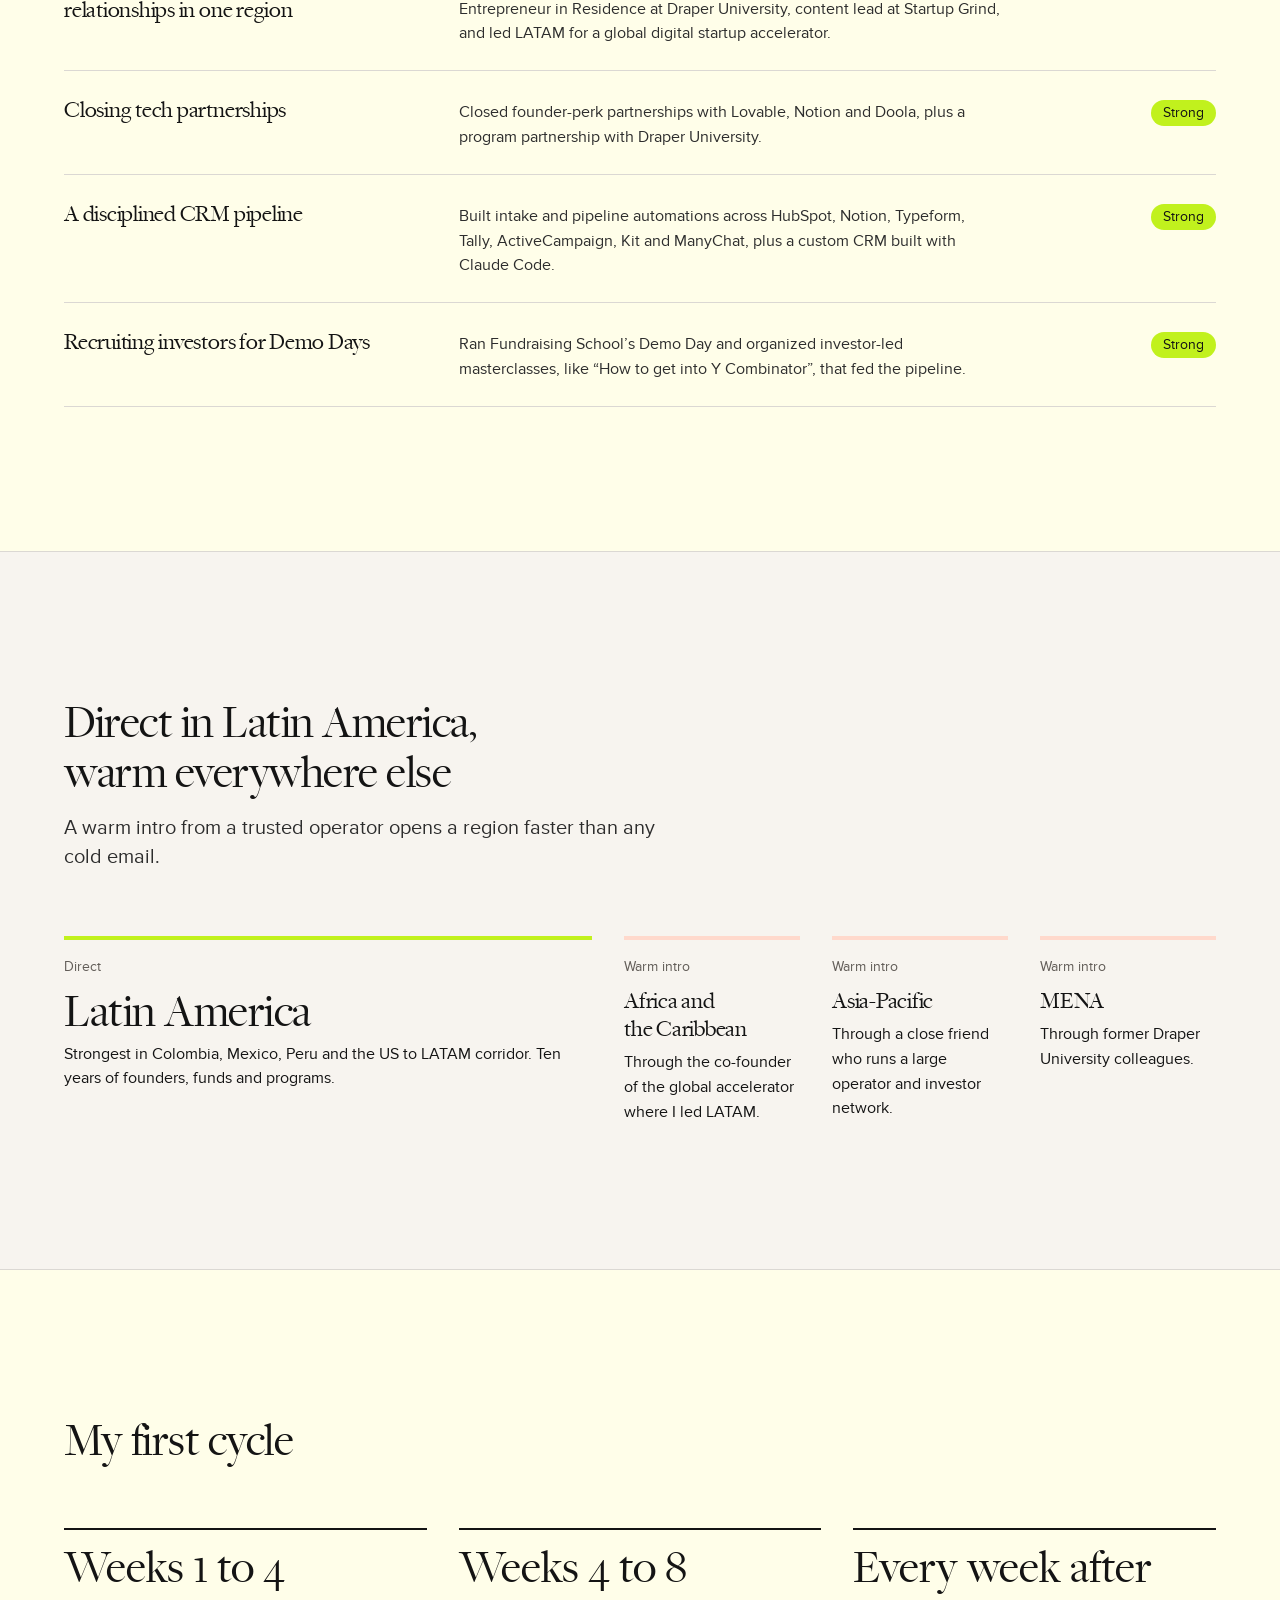
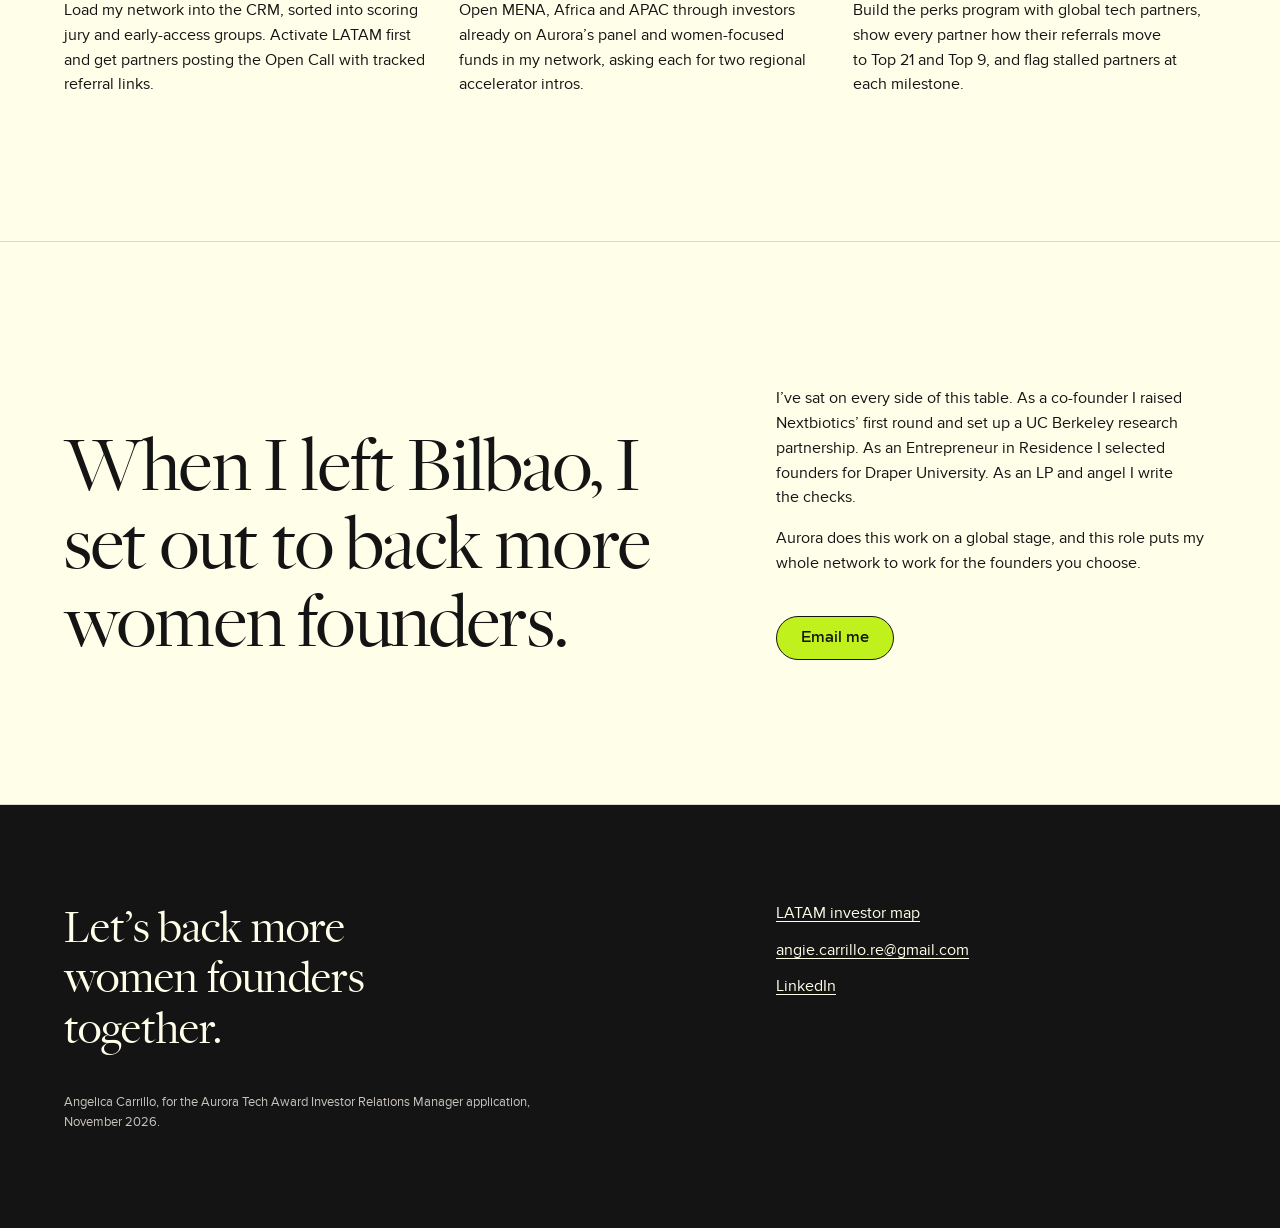
==== commit 269fd667: "Why hire me: portrait beside the mission; drop the intro line above the three Cs Co-Authored-By: Cla" ====
--- a/why-hire-me/index.html
+++ b/why-hire-me/index.html
@@ -32,12 +32,15 @@
     <a class="textlink" href="../">See the map I built</a>
    </div>
   </div>
+  <div class="hero-side">
+   <img class="portrait" src="angelica-carrillo.jpg" alt="Angelica Carrillo" width="800" height="800">
   <div class="contact-card">
    <b>Angelica Carrillo</b>
    <span>Investor Relations Manager candidate</span>
    <a href="mailto:angie.carrillo.re@gmail.com">angie.carrillo.re@gmail.com</a>
    <a href="https://www.linkedin.com/in/iangie" rel="noopener">linkedin.com/in/iangie</a>
    <span class="muted">Based in Peru (GMT-5). Native English and Spanish.</span>
+  </div>
   </div>
  </div>
 </section>
--- a/site.css
+++ b/site.css
@@ -294,3 +294,8 @@
 .cs-grid > .jobs h3 { font-size: var(--text-lg); margin-bottom: var(--space-2xs); }
 .cs-grid > .jobs p { font-size: var(--text-md); color: var(--color-ink-2); }
 @media (max-width: 60rem) { .cs-grid { grid-template-columns: minmax(0, 1fr); gap: var(--space-2xl); } }
+
+/* Why hire me: portrait beside the mission */
+.hero-side { display: grid; gap: var(--space-lg); align-content: end; }
+.portrait { width: 100%; max-width: 360px; aspect-ratio: 1; object-fit: cover; border-radius: var(--radius-card); display: block; }
+@media (max-width: 60rem) { .portrait { max-width: 280px; } }
